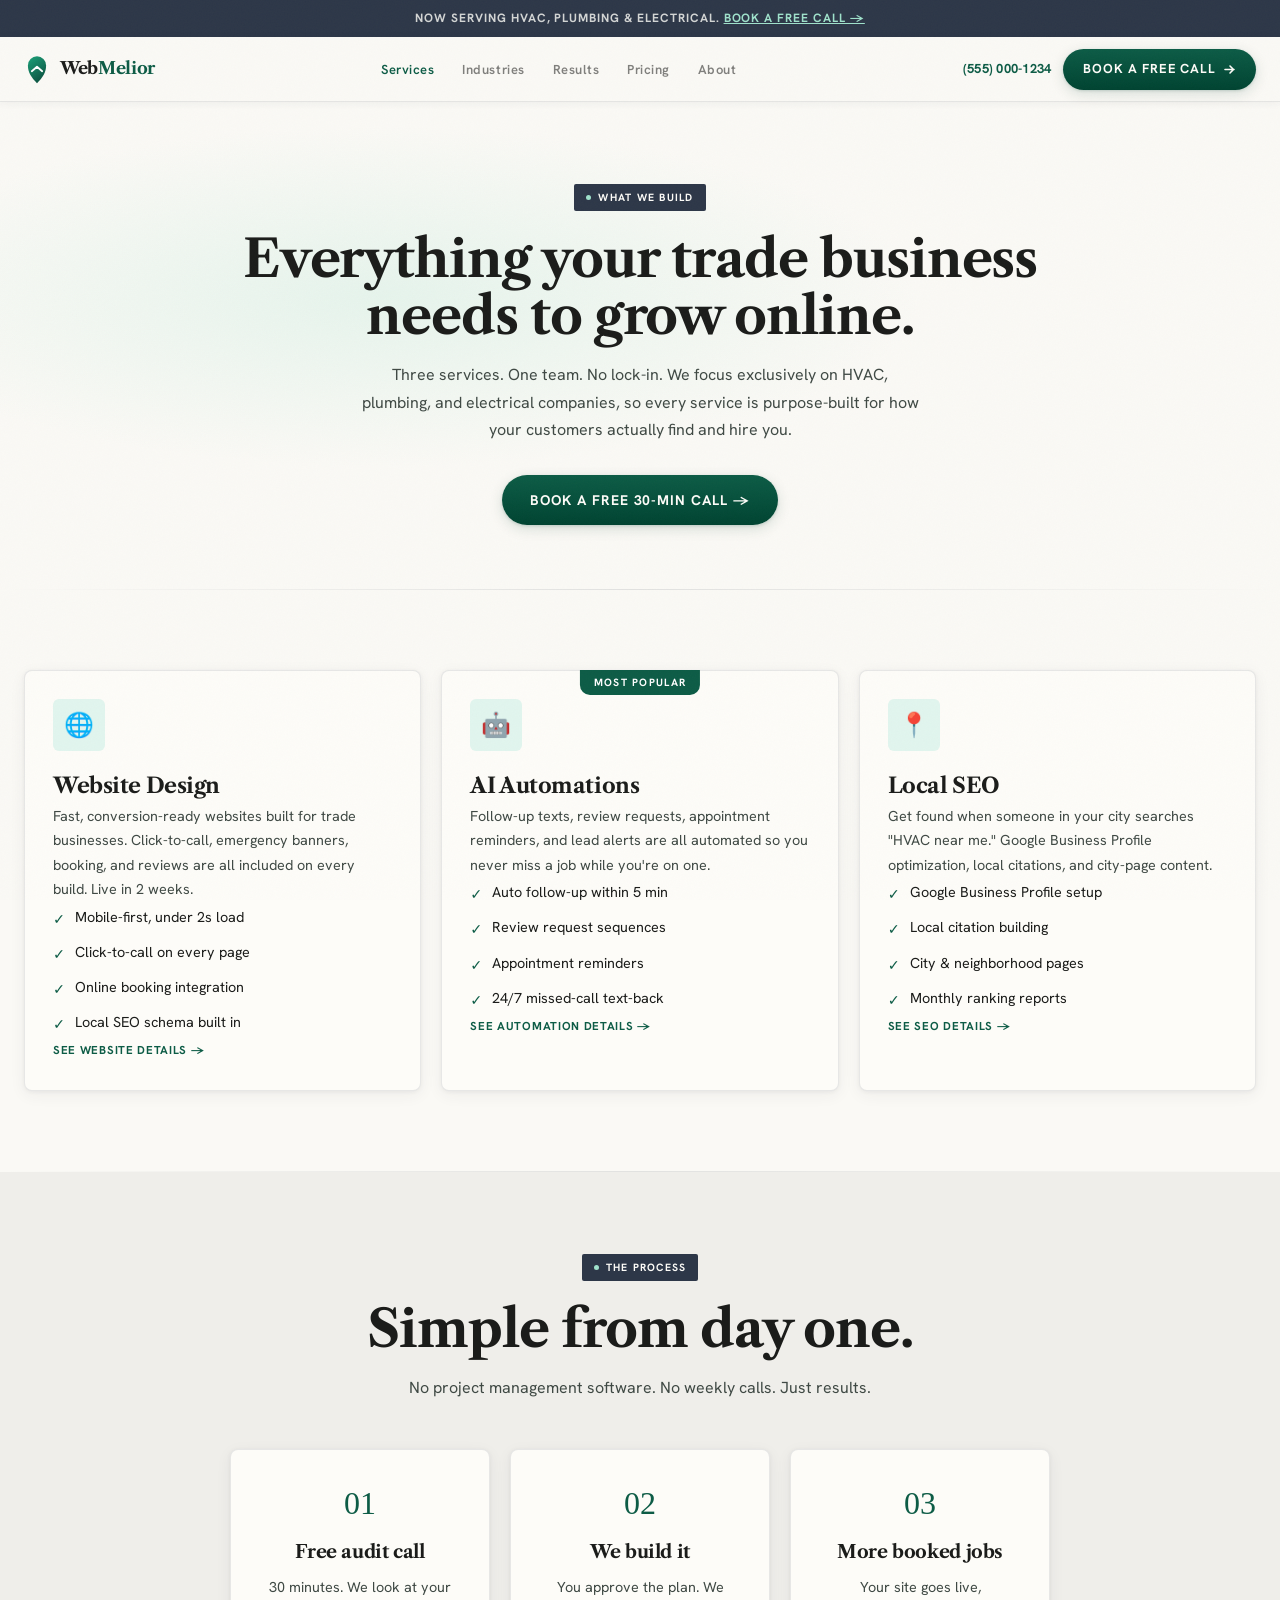
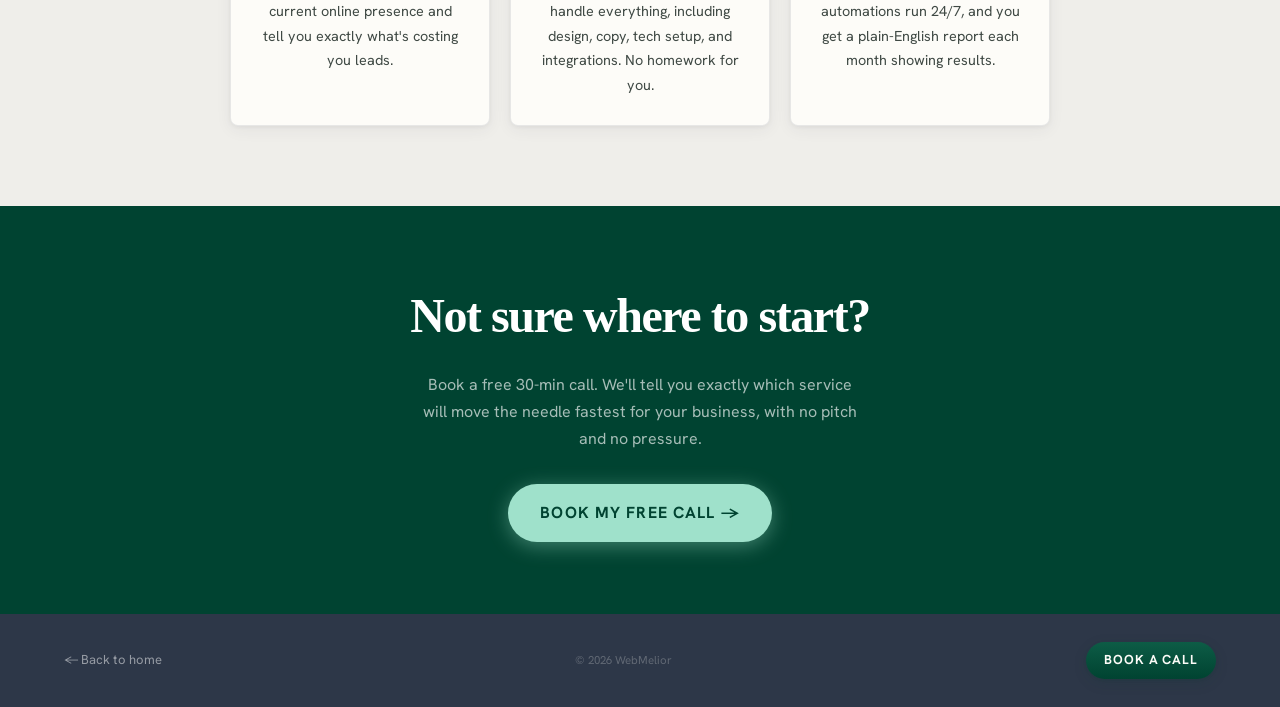
==== clients/home-services-demo/site/services/index.html @ 9dd5827a "feat: apply Industrial Premium design system across all pages" ====
﻿<!DOCTYPE html>
<html lang="en">
<head>
  <meta charset="UTF-8"/>
  <meta name="viewport" content="width=device-width,initial-scale=1"/>
  <title>Services | WebMelior | Websites, AI Automations &amp; Local SEO</title>
  <meta name="description" content="WebMelior builds websites, AI automations, and local SEO for HVAC, plumbing, and electrical companies. See every service we offer."/>
  <link rel="preconnect" href="https://fonts.googleapis.com"/>
  <link rel="preconnect" href="https://fonts.gstatic.com" crossorigin/>
  <link href="https://fonts.googleapis.com/css2?family=Libre+Caslon+Text:ital,wght@0,400;0,700;1,400&family=Hanken+Grotesk:wght@400;500;600;700&display=swap" rel="stylesheet"/>
  <link rel="stylesheet" href="../shared.css"/>
</head>
<body class="grain">

  <div class="announce-bar">Now serving HVAC, Plumbing &amp; Electrical. <a data-cal-link="webmelior-zhfjhv/book-a-free-call" data-cal-namespace="book-a-free-call" data-cal-config='{"layout":"month_view","useSlotsViewOnSmallScreen":"true"}' href="#">Book a free call →</a></div>

  <nav class="site-nav" aria-label="Main navigation">
    <div class="nav-inner">
      <a href="../index.html" class="nav-logo" aria-label="WebMelior home">
        <svg xmlns="http://www.w3.org/2000/svg" viewBox="0 0 80 98" width="26" height="32" aria-hidden="true"><defs><linearGradient id="wm" x1="0.25" y1="0" x2="0.75" y2="1"><stop offset="0%" stop-color="#1A9A74"/><stop offset="100%" stop-color="#0A4D3C"/></linearGradient></defs><path d="M 40,93 C 22,74 12,59 12,38 A 28,28 0 0 1 68,38 C 68,59 58,74 40,93 Z" fill="url(#wm)"/><polyline points="24,56 40,42 56,56" fill="none" stroke="#fff" stroke-width="5.5" stroke-linecap="round" stroke-linejoin="round"/></svg>
        <span class="nav-logo-text">Web<span>Melior</span></span>
      </a>
      <ul class="nav-links" role="list">
        <li><a href="index.html" style="color:var(--green-mid);">Services</a></li>
        <li><a href="../industries/hvac.html">Industries</a></li>
        <li><a href="../case-studies.html">Results</a></li>
        <li><a href="../pricing.html">Pricing</a></li>
        <li><a href="../about.html">About</a></li>
      </ul>
      <div class="nav-right">
        <a href="tel:+15550001234" class="nav-phone">(555) 000-1234</a>
        <a data-cal-link="webmelior-zhfjhv/book-a-free-call" data-cal-namespace="book-a-free-call" data-cal-config='{"layout":"month_view","useSlotsViewOnSmallScreen":"true"}' href="#" class="btn btn-primary">Book a Free Call <svg width="13" height="13" viewBox="0 0 13 13" fill="none" aria-hidden="true"><path d="M2 6.5h9M7 3L10.5 6.5 7 10" stroke="currentColor" stroke-width="1.6" stroke-linecap="round" stroke-linejoin="round"/></svg></a>
        <button class="hamburger" id="hamburger" aria-label="Open menu" aria-expanded="false"><span></span><span></span><span></span></button>
      </div>
    </div>
    <div class="mobile-menu" id="mobileMenu">
      <a href="index.html">Services</a>
      <a href="../industries/hvac.html">Industries</a>
      <a href="../case-studies.html">Results</a>
      <a href="../pricing.html">Pricing</a>
      <a href="../about.html">About</a>
      <a data-cal-link="webmelior-zhfjhv/book-a-free-call" data-cal-namespace="book-a-free-call" data-cal-config='{"layout":"month_view","useSlotsViewOnSmallScreen":"true"}' href="#" class="btn btn-primary">Book a Free Call</a>
    </div>
  </nav>

  <!-- HERO -->
  <section style="padding:80px 24px 64px;position:relative;overflow:hidden;">
    <div aria-hidden="true" style="position:absolute;inset:0;pointer-events:none;background:radial-gradient(ellipse 60% 50% at 30% 40%,rgba(159,225,203,0.22) 0%,transparent 70%);"></div>
    <div class="container-sm text-center reveal" style="position:relative;">
      <div class="section-badge" style="justify-content:center;"><span class="dot"></span>What we build</div>
      <h1 class="section-title">Everything your trade business needs to grow online.</h1>
      <p class="section-sub" style="margin:0 auto 32px;">Three services. One team. No lock-in. We focus exclusively on HVAC, plumbing, and electrical companies, so every service is purpose-built for how your customers actually find and hire you.</p>
      <a data-cal-link="webmelior-zhfjhv/book-a-free-call" data-cal-namespace="book-a-free-call" data-cal-config='{"layout":"month_view","useSlotsViewOnSmallScreen":"true"}' href="#" class="btn btn-primary btn-lg">Book a free 30-min call →</a>
    </div>
  </section>

  <div class="divider"></div>

  <!-- SERVICE CARDS -->
  <section class="section">
    <div class="container">
      <div class="grid-3 reveal">

        <a href="websites.html" style="text-decoration:none;color:inherit;" class="card" style="display:flex;flex-direction:column;gap:16px;">
          <div class="card-icon" style="width:52px;height:52px;font-size:24px;">🌐</div>
          <h2 style="font-size:1.35rem;letter-spacing:-0.02em;margin-bottom:0;">Website Design</h2>
          <p>Fast, conversion-ready websites built for trade businesses. Click-to-call, emergency banners, booking, and reviews are all included on every build. Live in 2 weeks.</p>
          <ul class="check-list" style="margin-top:4px;">
            <li><span class="check">✓</span>Mobile-first, under 2s load</li>
            <li><span class="check">✓</span>Click-to-call on every page</li>
            <li><span class="check">✓</span>Online booking integration</li>
            <li><span class="check">✓</span>Local SEO schema built in</li>
          </ul>
          <span class="card-link" style="margin-top:auto;">See website details →</span>
        </a>

        <a href="automation.html" style="text-decoration:none;color:inherit;" class="card" style="display:flex;flex-direction:column;gap:16px;border:2px solid var(--green-mid);">
          <div style="position:absolute;top:-1px;left:50%;transform:translateX(-50%);background:var(--green-mid);color:#fff;font-size:10.5px;font-weight:700;letter-spacing:0.12em;text-transform:uppercase;padding:4px 14px;border-radius:0 0 10px 10px;">Most popular</div>
          <div class="card-icon" style="width:52px;height:52px;font-size:24px;">🤖</div>
          <h2 style="font-size:1.35rem;letter-spacing:-0.02em;margin-bottom:0;">AI Automations</h2>
          <p>Follow-up texts, review requests, appointment reminders, and lead alerts are all automated so you never miss a job while you're on one.</p>
          <ul class="check-list" style="margin-top:4px;">
            <li><span class="check">✓</span>Auto follow-up within 5 min</li>
            <li><span class="check">✓</span>Review request sequences</li>
            <li><span class="check">✓</span>Appointment reminders</li>
            <li><span class="check">✓</span>24/7 missed-call text-back</li>
          </ul>
          <span class="card-link" style="margin-top:auto;">See automation details →</span>
        </a>

        <a href="seo.html" style="text-decoration:none;color:inherit;" class="card" style="display:flex;flex-direction:column;gap:16px;">
          <div class="card-icon" style="width:52px;height:52px;font-size:24px;">📍</div>
          <h2 style="font-size:1.35rem;letter-spacing:-0.02em;margin-bottom:0;">Local SEO</h2>
          <p>Get found when someone in your city searches "HVAC near me." Google Business Profile optimization, local citations, and city-page content.</p>
          <ul class="check-list" style="margin-top:4px;">
            <li><span class="check">✓</span>Google Business Profile setup</li>
            <li><span class="check">✓</span>Local citation building</li>
            <li><span class="check">✓</span>City & neighborhood pages</li>
            <li><span class="check">✓</span>Monthly ranking reports</li>
          </ul>
          <span class="card-link" style="margin-top:auto;">See SEO details →</span>
        </a>

      </div>
    </div>
  </section>

  <div class="divider"></div>

  <!-- HOW IT WORKS -->
  <section class="section" style="background:var(--cream-dark);">
    <div class="container-sm">
      <div class="text-center reveal" style="margin-bottom:48px;">
        <div class="section-badge" style="justify-content:center;"><span class="dot"></span>The process</div>
        <h2 class="section-title">Simple from day one.</h2>
        <p class="section-sub" style="margin:0 auto;">No project management software. No weekly calls. Just results.</p>
      </div>
      <div class="grid-3 reveal">
        <div class="card text-center">
          <div style="font-family:'DM Serif Display',serif;font-size:2rem;color:var(--green-mid);margin-bottom:8px;">01</div>
          <h3>Free audit call</h3>
          <p>30 minutes. We look at your current online presence and tell you exactly what's costing you leads.</p>
        </div>
        <div class="card text-center">
          <div style="font-family:'DM Serif Display',serif;font-size:2rem;color:var(--green-mid);margin-bottom:8px;">02</div>
          <h3>We build it</h3>
          <p>You approve the plan. We handle everything, including design, copy, tech setup, and integrations. No homework for you.</p>
        </div>
        <div class="card text-center">
          <div style="font-family:'DM Serif Display',serif;font-size:2rem;color:var(--green-mid);margin-bottom:8px;">03</div>
          <h3>More booked jobs</h3>
          <p>Your site goes live, automations run 24/7, and you get a plain-English report each month showing results.</p>
        </div>
      </div>
    </div>
  </section>

  <!-- CTA -->
  <section style="background:var(--green-dark);padding:72px 24px;text-align:center;">
    <div class="container-sm">
      <h2 style="font-family:'DM Serif Display',serif;font-size:clamp(2rem,4vw,3rem);color:#fff;letter-spacing:-0.03em;margin-bottom:16px;">Not sure where to start?</h2>
      <p style="font-size:1rem;color:rgba(255,255,255,0.65);max-width:440px;margin:0 auto 32px;line-height:1.7;">Book a free 30-min call. We'll tell you exactly which service will move the needle fastest for your business, with no pitch and no pressure.</p>
      <a data-cal-link="webmelior-zhfjhv/book-a-free-call" data-cal-namespace="book-a-free-call" data-cal-config='{"layout":"month_view","useSlotsViewOnSmallScreen":"true"}' href="#" class="btn" style="background:var(--accent);color:var(--green-dark);font-size:16px;font-weight:700;padding:16px 32px;border-radius:100px;box-shadow:0 4px 20px rgba(159,225,203,0.4);">Book my free call →</a>
    </div>
  </section>

  <footer class="site-footer">
    <div class="footer-bottom" style="max-width:1200px;margin:0 auto;border-top:none;padding:28px 24px;">
      <a href="../index.html" style="color:rgba(255,255,255,.5);text-decoration:none;font-size:13px;">← Back to home</a>
      <span>&copy; 2026 WebMelior</span>
      <a data-cal-link="webmelior-zhfjhv/book-a-free-call" data-cal-namespace="book-a-free-call" data-cal-config='{"layout":"month_view","useSlotsViewOnSmallScreen":"true"}' href="#" class="btn btn-primary" style="font-size:13px;padding:8px 18px;">Book a call</a>
    </div>
  </footer>

  <div class="mobile-cta-bar">
    <a href="tel:+15550001234" class="btn btn-primary" style="flex:1;justify-content:center;">Tap to call</a>
    <a data-cal-link="webmelior-zhfjhv/book-a-free-call" data-cal-namespace="book-a-free-call" data-cal-config='{"layout":"month_view","useSlotsViewOnSmallScreen":"true"}' href="#" class="btn btn-outline" style="flex:1;justify-content:center;">Book a call</a>
  </div>

  <script>
    const ham = document.getElementById('hamburger');
    const menu = document.getElementById('mobileMenu');
    ham.addEventListener('click', () => { const o = menu.classList.toggle('open'); ham.setAttribute('aria-expanded', String(o)); });
    const obs = new IntersectionObserver(e => e.forEach(x => { if(x.isIntersecting){x.target.classList.add('revealed');obs.unobserve(x.target);} }), {threshold:.08});
    document.querySelectorAll('.reveal').forEach(el => obs.observe(el));
  </script>
<script type="text/javascript">
  (function (C, A, L) { let p = function (a, ar) { a.q.push(ar); }; let d = C.document; C.Cal = C.Cal || function () { let cal = C.Cal; let ar = arguments; if (!cal.loaded) { cal.ns = {}; cal.q = cal.q || []; d.head.appendChild(d.createElement("script")).src = A; cal.loaded = true; } if (ar[0] === L) { const api = function () { p(api, arguments); }; const namespace = ar[1]; api.q = api.q || []; if(typeof namespace === "string"){cal.ns[namespace] = cal.ns[namespace] || api;p(cal.ns[namespace], ar);p(cal, ["initNamespace", namespace]);} else p(cal, ar); return;} p(cal, ar); }; })(window, "https://app.cal.com/embed/embed.js", "init");
  Cal("init", "book-a-free-call", {origin:"https://app.cal.com"});
  Cal.config = Cal.config || {};
  Cal.config.forwardQueryParams = true;
  Cal.ns["book-a-free-call"]("ui", {"hideEventTypeDetails":false,"layout":"month_view","styles":{"branding":{"brandColor":"#0F6E56"}}});
</script>
</body>
</html>
---- clients/home-services-demo/site/shared.css ----
/* WebMelior — Industrial Premium Design System v2
   Authoritative · Growth-Oriented · Diligent
   ---------------------------------------------------- */

:root {
  /* ── Core Industrial Premium Palette ── */
  --primary:           #004331;    /* Deep Forest — deepest anchor green */
  --primary-mid:       #0D5C46;    /* Emerald Growth — main brand green */
  --primary-light:     #1A9A74;    /* lighter for SVG gradients */
  --on-primary:        #FDFCF8;    /* Warm Parchment on dark surfaces */

  --service-slate:     #2D3748;    /* secondary · text anchor · borders */
  --cta-gold:          #D4AF37;    /* high-conversion CTA touchpoints */

  --surface:           #FDFCF8;    /* Warm Parchment — card backgrounds */
  --surface-bg:        #faf9f5;    /* page canvas */
  --surface-container: #efeeea;    /* section fills, input wells */
  --surface-high:      #e9e8e4;    /* dividers, strong borders */

  --text-dark:         #1b1c1a;    /* on-surface — primary text */
  --text-mid:          #3f4944;    /* on-surface-variant — secondary text */
  --text-subtle:       #6f7974;    /* tertiary / caption text */

  --success-mint:      #9FE1CB;    /* accent */
  --mint-light:        #E1F5EE;    /* accent tint — backgrounds */

  /* ── Legacy aliases (keeps all existing inline styles working) ── */
  --green-dark:        var(--primary);
  --green-mid:         var(--primary-mid);
  --green-light:       var(--primary-light);
  --cream:             var(--surface-bg);
  --cream-dark:        var(--surface-container);
  --white:             var(--surface);
  --accent:            var(--success-mint);
  --accent-light:      var(--mint-light);

  /* ── Border radii — industrial precision ── */
  --radius-sm:  2px;    /* chips, badges */
  --radius:     4px;    /* inputs, default components */
  --radius-md:  6px;    /* medium elements */
  --radius-lg:  8px;    /* cards, overlays */
  --radius-xl:  12px;   /* large containers */

  /* ── Shadows — soft ambient, slate-based (5-8% alpha) ── */
  --shadow-card: 0 1px 4px rgba(45,55,72,0.06), 0 4px 16px rgba(45,55,72,0.06);
  --shadow-btn:  0 1px 3px rgba(0,67,49,0.16), 0 4px 14px rgba(0,67,49,0.14);
  --shadow-lg:   0 4px 24px rgba(45,55,72,0.08), 0 16px 48px rgba(45,55,72,0.06);
}

*, *::before, *::after { box-sizing: border-box; margin: 0; padding: 0; }

html { scroll-behavior: smooth; }

body {
  font-family: 'Hanken Grotesk', system-ui, -apple-system, sans-serif;
  background: var(--surface-bg);
  color: var(--text-dark);
  -webkit-font-smoothing: antialiased;
  overflow-x: hidden;
  font-size: 16px;
  line-height: 1.6;
}

h1, h2, h3, h4 {
  font-family: 'Libre Caslon Text', Georgia, serif;
  letter-spacing: -0.02em;
}

/* Grain texture */
.grain::after {
  content: '';
  position: fixed; inset: 0;
  pointer-events: none; z-index: 998; opacity: 0.025;
  background-image: url("data:image/svg+xml,%3Csvg xmlns='http://www.w3.org/2000/svg' width='400' height='400'%3E%3Cfilter id='n'%3E%3CfeTurbulence type='fractalNoise' baseFrequency='0.72' numOctaves='4' stitchTiles='stitch'/%3E%3C/filter%3E%3Crect width='400' height='400' filter='url(%23n)'/%3E%3C/svg%3E");
  background-repeat: repeat;
}

/* ── Announcement bar ── */
.announce-bar {
  background: var(--service-slate);
  color: rgba(253,252,248,0.80);
  text-align: center;
  font-size: 12px;
  font-weight: 700;
  padding: 9px 16px;
  letter-spacing: 0.08em;
  text-transform: uppercase;
}
.announce-bar a { color: var(--success-mint); text-decoration: underline; }

/* ── Sticky nav ── */
.site-nav {
  position: sticky; top: 0; z-index: 100;
  background: rgba(250,249,245,0.96);
  backdrop-filter: blur(16px);
  -webkit-backdrop-filter: blur(16px);
  border-bottom: 1px solid rgba(45,55,72,0.10);
  box-shadow: 0 1px 8px rgba(45,55,72,0.06);
}
.nav-inner {
  max-width: 1280px; margin: 0 auto;
  padding: 0 24px;
  height: 64px;
  display: flex; align-items: center; justify-content: space-between; gap: 20px;
}
.nav-logo { display: flex; align-items: center; gap: 10px; text-decoration: none; }
.nav-logo-text { font-size: 17px; font-weight: 700; letter-spacing: -0.02em; color: var(--text-dark); font-family: 'Libre Caslon Text', serif; }
.nav-logo-text span { color: var(--primary-mid); }
.nav-links { display: flex; align-items: center; gap: 28px; list-style: none; }
.nav-links a {
  font-size: 13px; font-weight: 600; color: rgba(27,28,26,0.55);
  text-decoration: none; letter-spacing: 0.04em;
  transition: color 0.18s ease;
}
.nav-links a:hover { color: var(--primary-mid); }
.nav-right { display: flex; align-items: center; gap: 12px; }
.nav-phone {
  display: flex; align-items: center;
  font-size: 13px; font-weight: 700; color: var(--primary-mid);
  text-decoration: none; letter-spacing: 0.02em;
}
.nav-phone:hover { color: var(--primary); }

/* ── Buttons ── */
.btn {
  display: inline-flex; align-items: center; gap: 7px;
  text-decoration: none; cursor: pointer; border: none;
  font-family: 'Hanken Grotesk', inherit;
  font-size: 13px; font-weight: 700;
  letter-spacing: 0.07em; text-transform: uppercase;
}
.btn-primary {
  background: linear-gradient(180deg, var(--primary-mid) 0%, var(--primary) 100%);
  color: var(--on-primary);
  padding: 10px 20px; border-radius: 100px;
  box-shadow: var(--shadow-btn);
  transition: background 0.22s ease, transform 0.18s ease;
}
.btn-primary:hover {
  background: linear-gradient(180deg, var(--primary) 0%, #002d22 100%);
  transform: translateY(-1px);
}
.btn-primary:focus-visible { outline: 2px solid var(--primary-mid); outline-offset: 3px; }
.btn-primary:active { transform: translateY(0); }

/* Gold — high-conversion "Book Now" variant */
.btn-gold {
  background: var(--cta-gold);
  color: var(--service-slate);
  padding: 10px 20px; border-radius: 100px;
  box-shadow: 0 2px 8px rgba(212,175,55,0.25), 0 6px 20px rgba(212,175,55,0.15);
  transition: background 0.22s ease, transform 0.18s ease;
}
.btn-gold:hover { background: #c9a52e; transform: translateY(-1px); }
.btn-gold:focus-visible { outline: 2px solid var(--cta-gold); outline-offset: 3px; }

.btn-outline {
  border: 1.5px solid rgba(13,92,70,0.30); color: var(--primary-mid);
  padding: 10px 20px; border-radius: 100px; background: transparent;
  transition: background 0.18s ease, border-color 0.18s ease, transform 0.18s ease;
}
.btn-outline:hover { background: var(--mint-light); border-color: var(--primary-mid); transform: translateY(-1px); }
.btn-outline:focus-visible { outline: 2px solid var(--primary-mid); outline-offset: 3px; }
.btn-lg { font-size: 14px; padding: 14px 28px; }
.btn svg { flex-shrink: 0; }

/* Hamburger */
.hamburger { display: none; flex-direction: column; gap: 5px; background: none; border: none; cursor: pointer; padding: 6px; }
.hamburger span { display: block; width: 22px; height: 1.5px; background: var(--text-dark); border-radius: 1px; }

/* ── Mobile menu ── */
.mobile-menu {
  display: none; flex-direction: column; gap: 12px;
  position: fixed; inset: 0; top: 64px; z-index: 99;
  background: var(--surface-bg);
  padding: 24px;
  border-top: 1px solid rgba(45,55,72,0.10);
}
.mobile-menu.open { display: flex; }
.mobile-menu a { font-size: 16px; font-weight: 500; color: var(--text-dark); text-decoration: none; padding: 8px 0; border-bottom: 1px solid var(--surface-container); }
.mobile-menu .btn-primary { margin-top: 8px; justify-content: center; padding: 14px 24px; }

/* Mobile tap-to-call bar */
.mobile-cta-bar {
  display: none;
  position: fixed; bottom: 0; inset-x: 0; z-index: 200;
  padding: 12px 16px 20px;
  background: var(--surface);
  border-top: 1px solid var(--surface-high);
  box-shadow: 0 -4px 20px rgba(45,55,72,0.08);
  gap: 10px;
}

/* ── Sections ── */
.section { padding: 80px 24px; }
.section-sm { padding: 56px 24px; }
.container { max-width: 1280px; margin: 0 auto; }
.container-sm { max-width: 820px; margin: 0 auto; }

/* Industrial chip-style badges */
.section-badge {
  display: inline-flex; align-items: center; gap: 7px;
  background: var(--service-slate); color: var(--on-primary);
  font-size: 10.5px; font-weight: 700; letter-spacing: 0.12em; text-transform: uppercase;
  padding: 5px 12px; border-radius: var(--radius-sm); margin-bottom: 20px;
}
.section-badge .dot { width: 5px; height: 5px; border-radius: 50%; background: var(--success-mint); }
.section-title { font-size: clamp(2rem, 4.5vw, 3.25rem); letter-spacing: -0.02em; color: var(--text-dark); line-height: 1.1; margin-bottom: 16px; }
.section-sub { font-size: 1rem; line-height: 1.7; color: var(--text-mid); max-width: 560px; }
.text-center { text-align: center; }
.text-center .section-sub { margin: 0 auto; }

/* ── Cards — tonal layering, 1px border ── */
.card {
  background: var(--surface);
  border-radius: var(--radius-lg);
  border: 1px solid rgba(45,55,72,0.10);
  box-shadow: var(--shadow-card);
  padding: 28px;
  position: relative;
  transition: transform 0.22s ease, box-shadow 0.22s ease;
}
.card:hover { transform: translateY(-4px); box-shadow: var(--shadow-lg); }
.card-icon {
  width: 44px; height: 44px; border-radius: var(--radius-md);
  background: var(--mint-light);
  display: flex; align-items: center; justify-content: center;
  margin-bottom: 18px;
  transition: background 0.18s ease;
}
.card:hover .card-icon { background: rgba(13,92,70,0.10); }
.card h3 { font-size: 1.15rem; letter-spacing: -0.02em; margin-bottom: 8px; }
.card p { font-size: 0.9rem; line-height: 1.7; color: var(--text-mid); }
.card-link {
  display: inline-flex; align-items: center; gap: 5px;
  font-size: 11.5px; font-weight: 700; color: var(--primary-mid);
  text-decoration: none; margin-top: 16px;
  letter-spacing: 0.06em; text-transform: uppercase;
  transition: gap 0.18s ease, color 0.18s ease;
}
.card-link:hover { gap: 9px; color: var(--primary); }

/* ── Grid layouts ── */
.grid-3 { display: grid; grid-template-columns: repeat(3,1fr); gap: 20px; }
.grid-4 { display: grid; grid-template-columns: repeat(4,1fr); gap: 20px; }
.grid-2 { display: grid; grid-template-columns: repeat(2,1fr); gap: 20px; }

/* ── Check list ── */
.check-list { list-style: none; display: flex; flex-direction: column; gap: 10px; }
.check-list li { display: flex; align-items: flex-start; gap: 10px; font-size: 0.9rem; line-height: 1.6; }
.check-list .check { flex-shrink: 0; color: var(--primary-mid); margin-top: 2px; font-weight: 700; }

/* ── Stats bar ── */
.stats-bar { display: grid; grid-template-columns: repeat(4,1fr); }
.stat-cell { padding: 28px 20px; text-align: center; background: var(--surface-container); border-right: 1px solid rgba(45,55,72,0.08); }
.stat-cell:last-child { border-right: none; }
.stat-num { font-family: 'Libre Caslon Text', Georgia, serif; font-size: 2.2rem; font-weight: 700; letter-spacing: -0.03em; color: var(--primary-mid); margin-bottom: 4px; }
.stat-label { font-size: 10.5px; font-weight: 700; letter-spacing: 0.10em; text-transform: uppercase; color: var(--text-subtle); }

/* ── Testimonial ── */
.testi-card { background: var(--surface); border-radius: var(--radius-lg); border: 1px solid rgba(45,55,72,0.09); box-shadow: var(--shadow-card); padding: 24px; }
.testi-quote { font-size: 3rem; line-height: 0.8; color: var(--mint-light); margin-bottom: 8px; font-family: 'Libre Caslon Text', serif; }
.stars { display: flex; gap: 2px; margin-bottom: 12px; color: var(--cta-gold); }
.testi-text { font-size: 0.875rem; line-height: 1.7; color: var(--text-mid); margin-bottom: 18px; }
.testi-author { display: flex; align-items: center; gap: 12px; }
.testi-avatar { width: 38px; height: 38px; border-radius: 50%; background: var(--mint-light); display: flex; align-items: center; justify-content: center; font-size: 12px; font-weight: 700; color: var(--primary-mid); flex-shrink: 0; }
.testi-name { font-size: 13px; font-weight: 700; color: var(--text-dark); }
.testi-biz { font-size: 10.5px; font-weight: 700; letter-spacing: 0.08em; text-transform: uppercase; color: var(--text-subtle); }

/* ── Pricing ── */
.pricing-grid { display: grid; grid-template-columns: repeat(3,1fr); gap: 20px; align-items: start; }
.pricing-card { background: var(--surface); border-radius: var(--radius-lg); border: 1px solid rgba(45,55,72,0.10); box-shadow: var(--shadow-card); padding: 28px; }
.pricing-featured { background: linear-gradient(150deg, var(--primary-mid) 0%, var(--primary) 100%); color: #fff; border-color: transparent; box-shadow: var(--shadow-lg); }
.price-tier { font-size: 10.5px; font-weight: 700; letter-spacing: 0.14em; text-transform: uppercase; opacity: 0.55; margin-bottom: 10px; }
.price-amount { font-family: 'Libre Caslon Text', serif; font-size: 2.4rem; font-weight: 700; letter-spacing: -0.03em; margin-bottom: 2px; }
.price-period { font-size: 1.1rem; opacity: 0.6; }
.price-desc { font-size: 0.775rem; opacity: 0.55; margin-bottom: 22px; }
.price-features { list-style: none; display: flex; flex-direction: column; gap: 11px; margin-bottom: 28px; font-size: 0.85rem; }
.price-features li { display: flex; align-items: flex-start; gap: 9px; }
.price-features .x { opacity: 0.28; }

/* ── FAQ Accordion ── */
.faq-item { border-bottom: 1px solid var(--surface-container); }
.faq-q {
  display: flex; align-items: center; justify-content: space-between;
  width: 100%; background: none; border: none; cursor: pointer; font-family: inherit;
  font-size: 15px; font-weight: 600; color: var(--text-dark);
  padding: 18px 0; text-align: left; gap: 12px;
}
.faq-q svg { flex-shrink: 0; transition: transform 0.22s ease; color: var(--primary-mid); }
.faq-item.open .faq-q svg { transform: rotate(45deg); }
.faq-a { font-size: 14.5px; line-height: 1.7; color: var(--text-mid); padding-bottom: 18px; display: none; }
.faq-item.open .faq-a { display: block; }

/* ── Automation flow ── */
.auto-flow { display: flex; align-items: center; gap: 0; overflow-x: auto; padding: 12px 0; }
.flow-step { display: flex; flex-direction: column; align-items: center; text-align: center; gap: 8px; flex: 1; min-width: 100px; }
.flow-icon { width: 48px; height: 48px; border-radius: 50%; background: var(--mint-light); display: flex; align-items: center; justify-content: center; }
.flow-label { font-size: 10.5px; font-weight: 700; letter-spacing: 0.06em; text-transform: uppercase; color: var(--text-dark); line-height: 1.4; }
.flow-arrow { color: var(--success-mint); flex-shrink: 0; padding: 0 4px; }

/* ── Feature highlights grid ── */
.feature-item { display: flex; flex-direction: column; gap: 6px; padding: 18px; background: var(--surface); border-radius: var(--radius-md); border: 1px solid rgba(45,55,72,0.08); box-shadow: 0 1px 4px rgba(45,55,72,0.05); }
.feature-icon { font-size: 22px; }
.feature-label { font-size: 12px; font-weight: 700; letter-spacing: 0.06em; text-transform: uppercase; color: var(--text-dark); line-height: 1.4; }

/* ── Footer ── */
.site-footer { background: var(--service-slate); color: rgba(253,252,248,0.60); }
.footer-inner { max-width: 1280px; margin: 0 auto; padding: 64px 24px 40px; display: grid; grid-template-columns: 2fr 1fr 1fr 1fr 1fr; gap: 40px; }
.footer-brand p { font-size: 0.85rem; line-height: 1.7; max-width: 260px; margin-top: 14px; color: rgba(253,252,248,0.38); }
.footer-col h4 { font-family: 'Hanken Grotesk', sans-serif; font-size: 10.5px; font-weight: 700; letter-spacing: 0.14em; text-transform: uppercase; color: rgba(253,252,248,0.30); margin-bottom: 16px; }
.footer-col ul { list-style: none; display: flex; flex-direction: column; gap: 10px; }
.footer-col a { font-size: 0.85rem; color: rgba(253,252,248,0.60); text-decoration: none; transition: color 0.18s; }
.footer-col a:hover { color: #fff; }
.footer-bottom { max-width: 1280px; margin: 0 auto; padding: 20px 24px; border-top: 1px solid rgba(253,252,248,0.08); display: flex; justify-content: space-between; align-items: center; font-size: 11.5px; color: rgba(253,252,248,0.25); flex-wrap: wrap; gap: 8px; }

/* ── Floating elements ── */
.chat-widget { position: fixed; bottom: 88px; right: 24px; z-index: 200; }
.chat-btn {
  width: 54px; height: 54px; border-radius: 50%;
  background: linear-gradient(180deg, var(--primary-mid) 0%, var(--primary) 100%);
  color: #fff;
  box-shadow: var(--shadow-btn); border: none; cursor: pointer;
  display: flex; align-items: center; justify-content: center;
  transition: transform 0.22s ease;
}
.chat-btn:hover { transform: scale(1.08); }
.chat-bubble {
  position: absolute; bottom: 64px; right: 0;
  background: var(--surface); border-radius: var(--radius-lg);
  border: 1px solid rgba(45,55,72,0.10); box-shadow: var(--shadow-lg);
  padding: 16px 20px; width: 240px; font-size: 13.5px; line-height: 1.5;
  display: none;
}
.chat-bubble.open { display: block; }
.chat-bubble strong { color: var(--text-dark); }
.chat-bubble a { display: block; margin-top: 10px; }
.scroll-cta {
  position: fixed; bottom: 24px; left: 50%; transform: translateX(-50%) translateY(120px);
  z-index: 199;
  background: linear-gradient(180deg, var(--primary-mid) 0%, var(--primary) 100%);
  color: var(--on-primary);
  padding: 12px 24px; border-radius: 100px;
  font-size: 12px; font-weight: 700; letter-spacing: 0.07em; text-transform: uppercase;
  box-shadow: var(--shadow-btn); text-decoration: none; white-space: nowrap;
  transition: transform 0.36s cubic-bezier(0.34,1.56,0.64,1), background 0.18s;
}
.scroll-cta.visible { transform: translateX(-50%) translateY(0); }
.scroll-cta:hover { background: linear-gradient(180deg, var(--primary) 0%, #002d22 100%); }

/* ── Exit popup ── */
.exit-popup-overlay {
  display: none; position: fixed; inset: 0; z-index: 500;
  background: rgba(27,28,26,0.50); backdrop-filter: blur(4px);
  align-items: center; justify-content: center; padding: 20px;
}
.exit-popup-overlay.open { display: flex; }
.exit-popup {
  background: var(--surface); border-radius: var(--radius-lg);
  border: 1px solid rgba(45,55,72,0.10);
  padding: 40px 36px; max-width: 460px; width: 100%; text-align: center;
  box-shadow: 0 20px 60px rgba(27,28,26,0.18);
}
.exit-popup h3 { font-size: 1.5rem; letter-spacing: -0.02em; margin-bottom: 8px; }
.exit-popup p { font-size: 14.5px; color: var(--text-mid); margin-bottom: 20px; line-height: 1.6; }
.exit-popup input {
  width: 100%; padding: 10px 0;
  border: none; border-bottom: 1.5px solid rgba(45,55,72,0.22);
  border-radius: 0; font-size: 15px;
  background: transparent; color: var(--text-dark); font-family: inherit;
  margin-bottom: 16px;
  transition: border-color 0.18s ease;
}
.exit-popup input:focus { outline: none; border-bottom-color: var(--primary-mid); border-bottom-width: 2px; }
.exit-popup .close-popup { position: absolute; top: 16px; right: 20px; background: none; border: none; font-size: 22px; cursor: pointer; color: var(--text-mid); }
.exit-popup-inner { position: relative; }

/* ── Contact layout ── */
.contact-grid { display: grid; grid-template-columns: 1fr 340px; gap: 40px; align-items: start; }
.contact-sidebar { background: var(--surface); border-radius: var(--radius-lg); border: 1px solid rgba(45,55,72,0.10); box-shadow: var(--shadow-card); padding: 28px; display: flex; flex-direction: column; gap: 20px; }
.sidebar-item { display: flex; align-items: flex-start; gap: 14px; }
.sidebar-item svg { flex-shrink: 0; margin-top: 2px; color: var(--primary-mid); }
.sidebar-item p { font-size: 14px; line-height: 1.5; color: var(--text-mid); }
.sidebar-item a { color: var(--primary-mid); font-weight: 600; text-decoration: none; }

/* ── Form elements — bottom-border industrial style ── */
.form-grid { display: grid; grid-template-columns: 1fr 1fr; gap: 20px 28px; }
.form-group { display: flex; flex-direction: column; gap: 6px; }
.form-group.full { grid-column: 1 / -1; }
label {
  font-size: 10.5px; font-weight: 700; letter-spacing: 0.10em;
  text-transform: uppercase; color: var(--text-subtle);
}
input, select, textarea {
  background: transparent;
  border: none;
  border-bottom: 1.5px solid rgba(45,55,72,0.20);
  border-radius: 0;
  padding: 10px 0;
  font-size: 15px; color: var(--text-dark);
  font-family: 'Hanken Grotesk', inherit;
  min-height: 44px;
  transition: border-color 0.18s ease;
}
input:focus, select:focus, textarea:focus {
  outline: none;
  border-bottom-color: var(--primary-mid);
  border-bottom-width: 2px;
}
input:hover, select:hover, textarea:hover { border-bottom-color: rgba(45,55,72,0.35); }
textarea { resize: vertical; min-height: 96px; }
select { appearance: none; cursor: pointer; }
.form-submit { width: 100%; justify-content: center; min-height: 48px; font-size: 13.5px; padding: 14px; }

/* ── Industry cards ── */
.industry-card {
  background: var(--surface); border-radius: var(--radius-lg);
  border: 1px solid rgba(45,55,72,0.10); box-shadow: var(--shadow-card);
  padding: 32px 28px; text-decoration: none; color: var(--text-dark);
  display: flex; flex-direction: column; gap: 12px;
  transition: transform 0.22s ease, box-shadow 0.22s ease, border-color 0.22s ease;
}
.industry-card:hover { transform: translateY(-4px); box-shadow: var(--shadow-lg); border-color: var(--primary-mid); }
.industry-card .icon { font-size: 2.2rem; }
.industry-card h3 { font-size: 1.2rem; letter-spacing: -0.02em; }
.industry-card p { font-size: 0.875rem; line-height: 1.7; color: var(--text-mid); }
.industry-card .arrow { color: var(--primary-mid); font-size: 11px; font-weight: 700; letter-spacing: 0.07em; text-transform: uppercase; margin-top: auto; display: flex; align-items: center; gap: 5px; }

/* ── Section divider ── */
.divider { height: 1px; background: linear-gradient(90deg, transparent, rgba(45,55,72,0.12), transparent); margin: 0; }

/* ── Reveal animations ── */
.reveal { opacity: 0; transform: translateY(20px); }
.revealed { opacity: 1; transform: translateY(0); transition: opacity 0.52s cubic-bezier(0.19,1,0.22,1), transform 0.52s cubic-bezier(0.19,1,0.22,1); }
@media (prefers-reduced-motion: reduce) {
  .reveal { opacity: 1; transform: none; }
  *, *::before, *::after { transition-duration: 0.01ms !important; }
}

/* ── Responsive ── */
@media (max-width: 1024px) {
  .footer-inner { grid-template-columns: 1fr 1fr 1fr; }
  .footer-brand { grid-column: 1 / -1; }
  .contact-grid { grid-template-columns: 1fr; }
  .contact-sidebar { order: -1; }
}
@media (max-width: 768px) {
  .grid-3, .grid-4, .pricing-grid { grid-template-columns: 1fr; }
  .grid-2 { grid-template-columns: 1fr; }
  .stats-bar { grid-template-columns: repeat(2,1fr); }
  .stat-cell:nth-child(2n) { border-right: none; }
  .stat-cell { border-bottom: 1px solid rgba(45,55,72,0.08); }
  .nav-links { display: none; }
  .nav-phone { display: none; }
  .hamburger { display: flex; }
  .mobile-cta-bar { display: flex; }
  .chat-widget { bottom: 80px; }
  .footer-inner { grid-template-columns: 1fr 1fr; gap: 28px; }
  .form-grid { grid-template-columns: 1fr; }
  .section { padding: 60px 20px; }
}
@media (max-width: 480px) {
  .footer-inner { grid-template-columns: 1fr; }
  .stats-bar { grid-template-columns: repeat(2,1fr); }
  .section-title { font-size: 2rem; }
}
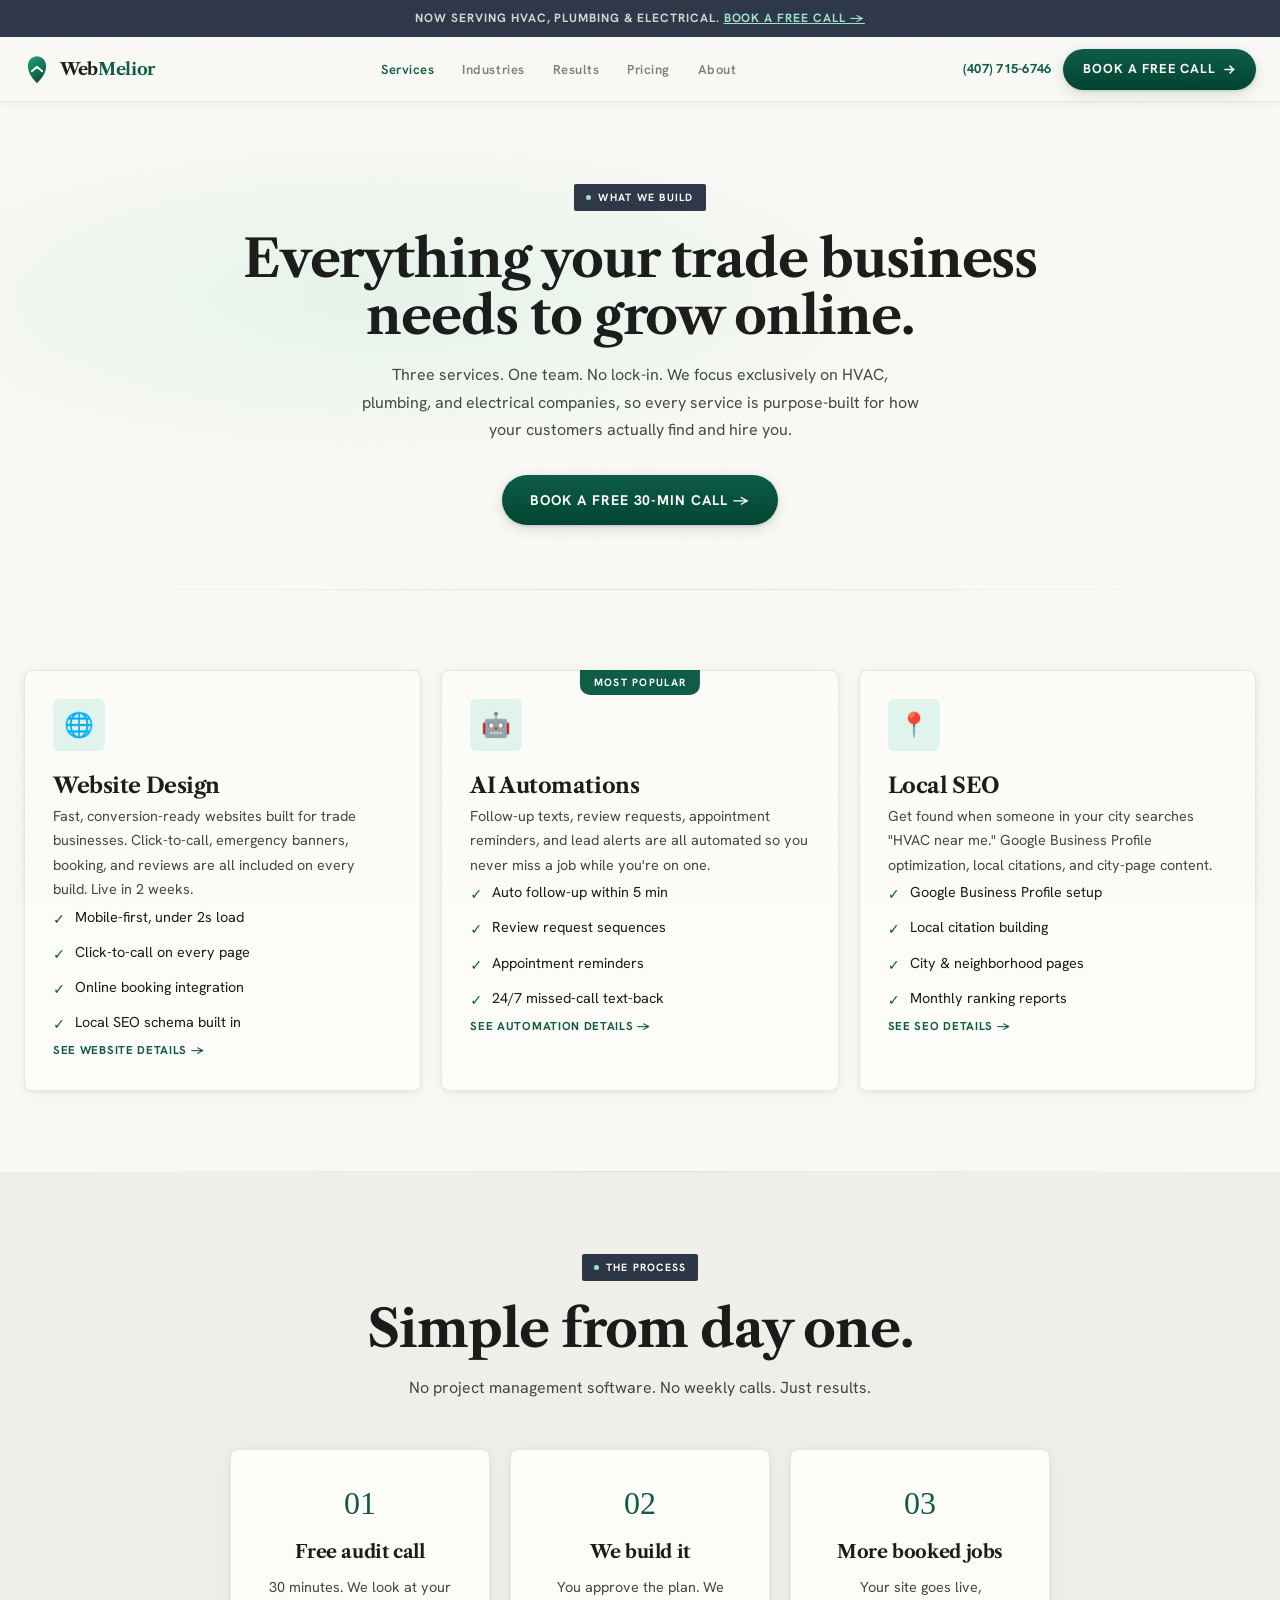
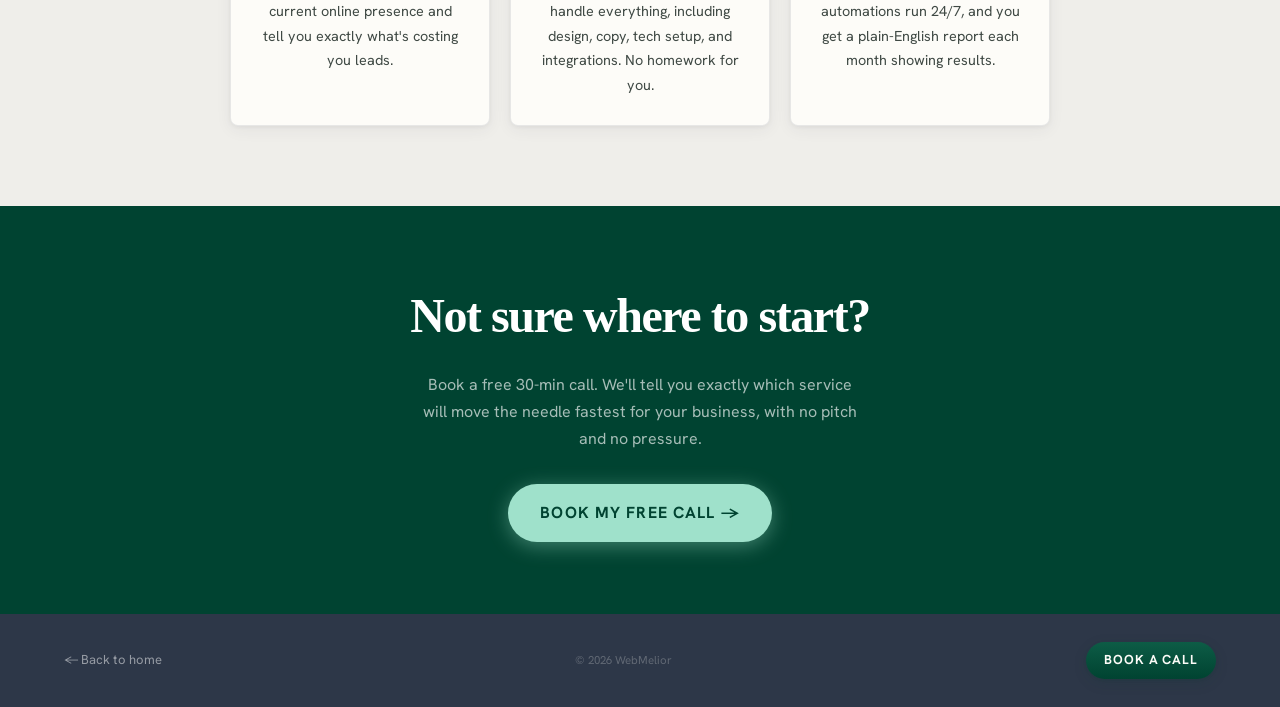
==== commit c6b64d22: "fix: replace placeholder phone with (407) 715-6746" ====
--- a/clients/home-services-demo/site/services/index.html
+++ b/clients/home-services-demo/site/services/index.html
@@ -28,7 +28,7 @@
         <li><a href="../about.html">About</a></li>
       </ul>
       <div class="nav-right">
-        <a href="tel:+15550001234" class="nav-phone">(555) 000-1234</a>
+        <a href="tel:+14077156746" class="nav-phone">(407) 715-6746</a>
         <a data-cal-link="webmelior-zhfjhv/book-a-free-call" data-cal-namespace="book-a-free-call" data-cal-config='{"layout":"month_view","useSlotsViewOnSmallScreen":"true"}' href="#" class="btn btn-primary">Book a Free Call <svg width="13" height="13" viewBox="0 0 13 13" fill="none" aria-hidden="true"><path d="M2 6.5h9M7 3L10.5 6.5 7 10" stroke="currentColor" stroke-width="1.6" stroke-linecap="round" stroke-linejoin="round"/></svg></a>
         <button class="hamburger" id="hamburger" aria-label="Open menu" aria-expanded="false"><span></span><span></span><span></span></button>
       </div>
@@ -153,7 +153,7 @@
   </footer>
 
   <div class="mobile-cta-bar">
-    <a href="tel:+15550001234" class="btn btn-primary" style="flex:1;justify-content:center;">Tap to call</a>
+    <a href="tel:+14077156746" class="btn btn-primary" style="flex:1;justify-content:center;">Tap to call</a>
     <a data-cal-link="webmelior-zhfjhv/book-a-free-call" data-cal-namespace="book-a-free-call" data-cal-config='{"layout":"month_view","useSlotsViewOnSmallScreen":"true"}' href="#" class="btn btn-outline" style="flex:1;justify-content:center;">Book a call</a>
   </div>
 
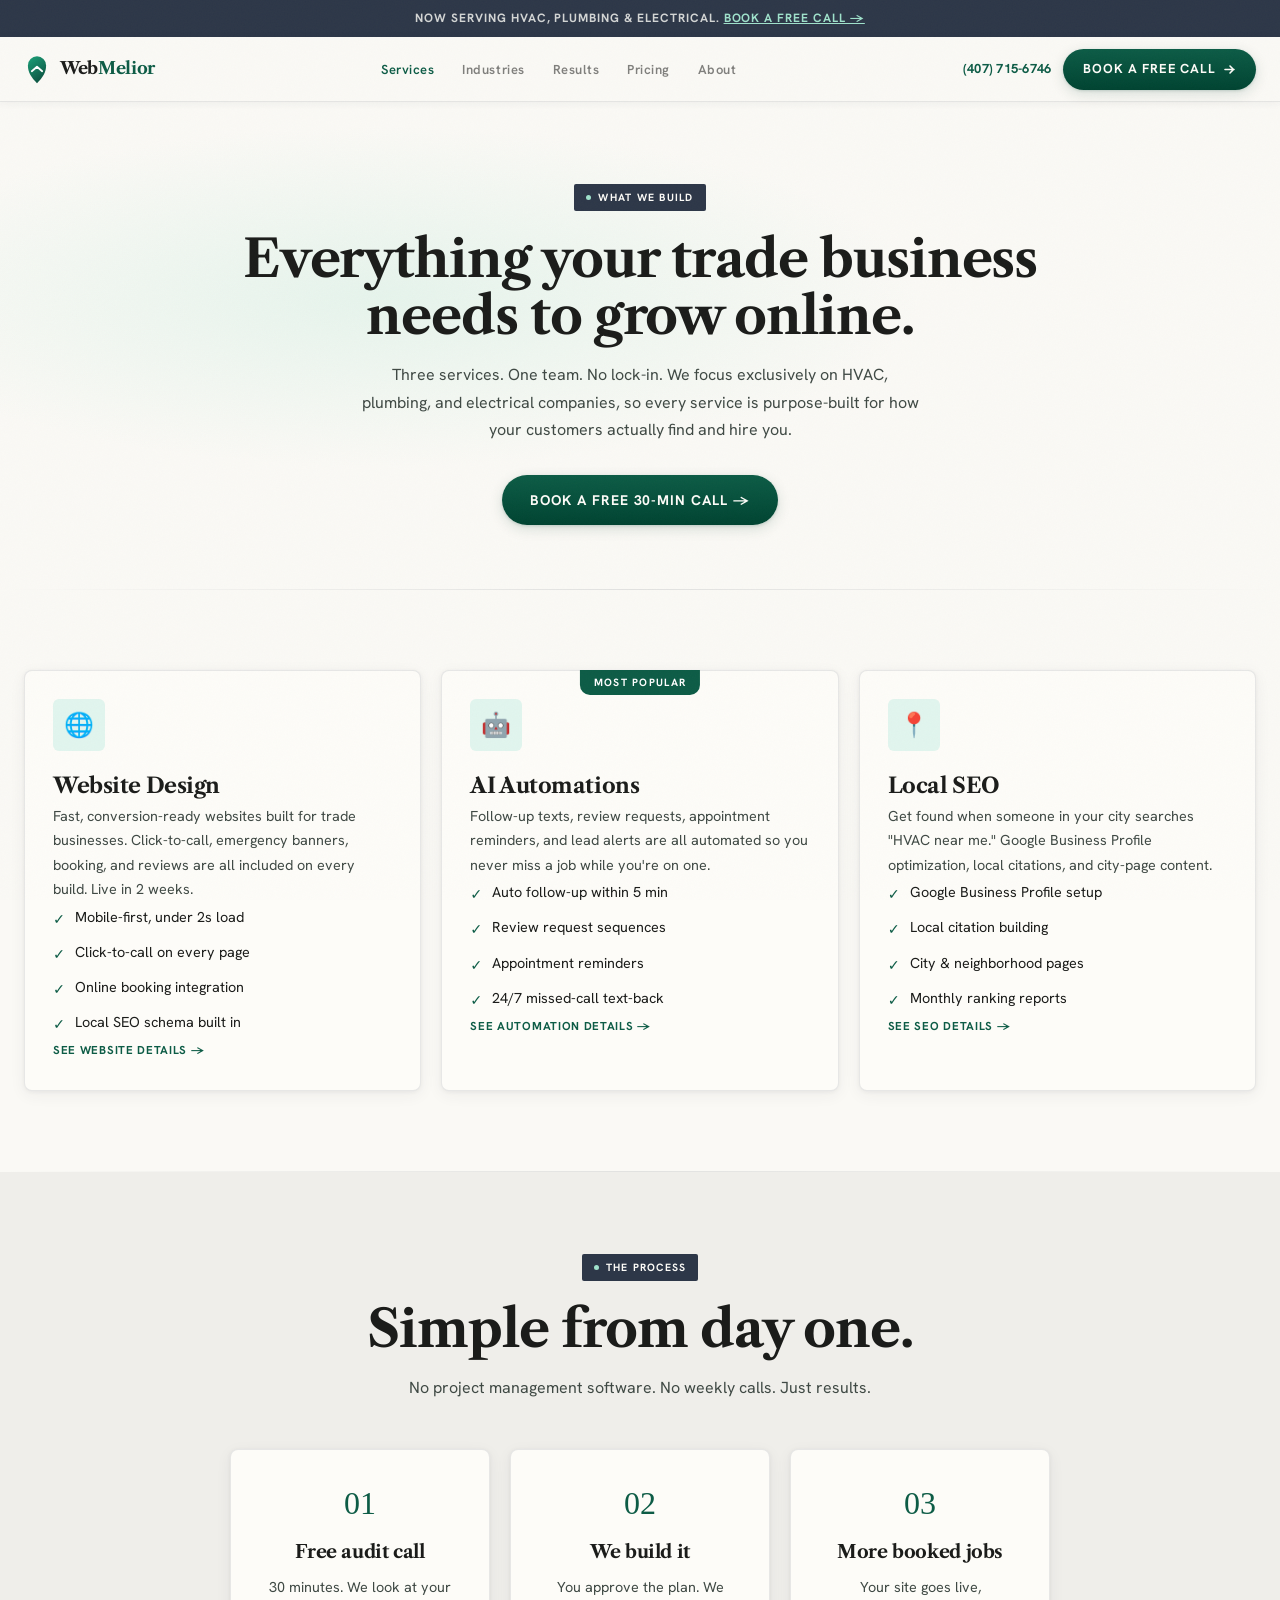
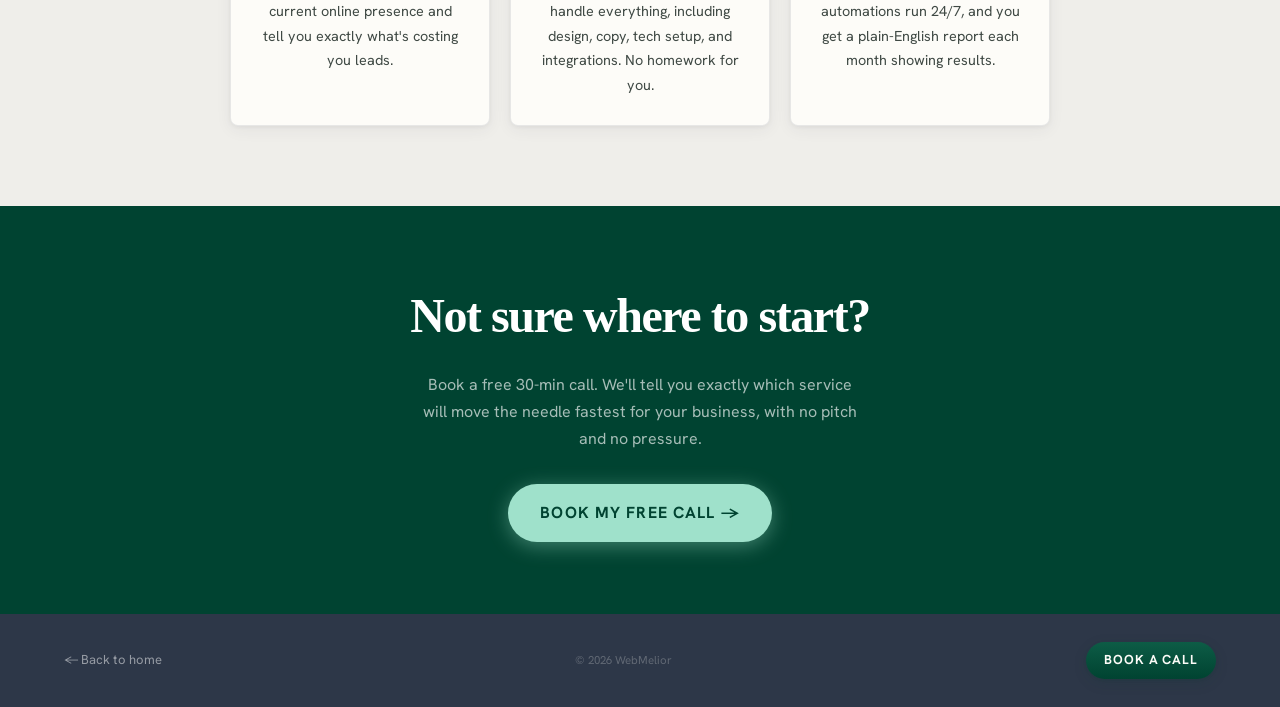
==== commit 84ce6631: "feat: hide nav on scroll down, restore on scroll up" ====
--- a/clients/home-services-demo/site/services/index.html
+++ b/clients/home-services-demo/site/services/index.html
@@ -171,6 +171,9 @@
   Cal.config.forwardQueryParams = true;
   Cal.ns["book-a-free-call"]("ui", {"hideEventTypeDetails":false,"layout":"month_view","styles":{"branding":{"brandColor":"#0F6E56"}}});
 </script>
+<script>
+(function(){var n=document.querySelector(".site-nav"),l=0;window.addEventListener("scroll",function(){var y=window.scrollY;if(y>l&&y>64)n.classList.add("nav-hidden");else n.classList.remove("nav-hidden");l=y;},{passive:true});})();
+</script>
 </body>
 </html>
 
--- a/clients/home-services-demo/site/shared.css
+++ b/clients/home-services-demo/site/shared.css
@@ -96,7 +96,9 @@
   -webkit-backdrop-filter: blur(16px);
   border-bottom: 1px solid rgba(45,55,72,0.10);
   box-shadow: 0 1px 8px rgba(45,55,72,0.06);
-}
+  transition: transform 0.32s cubic-bezier(0.19,1,0.22,1);
+}
+.nav-hidden { transform: translateY(-100%); }
 .nav-inner {
   max-width: 1280px; margin: 0 auto;
   padding: 0 24px;
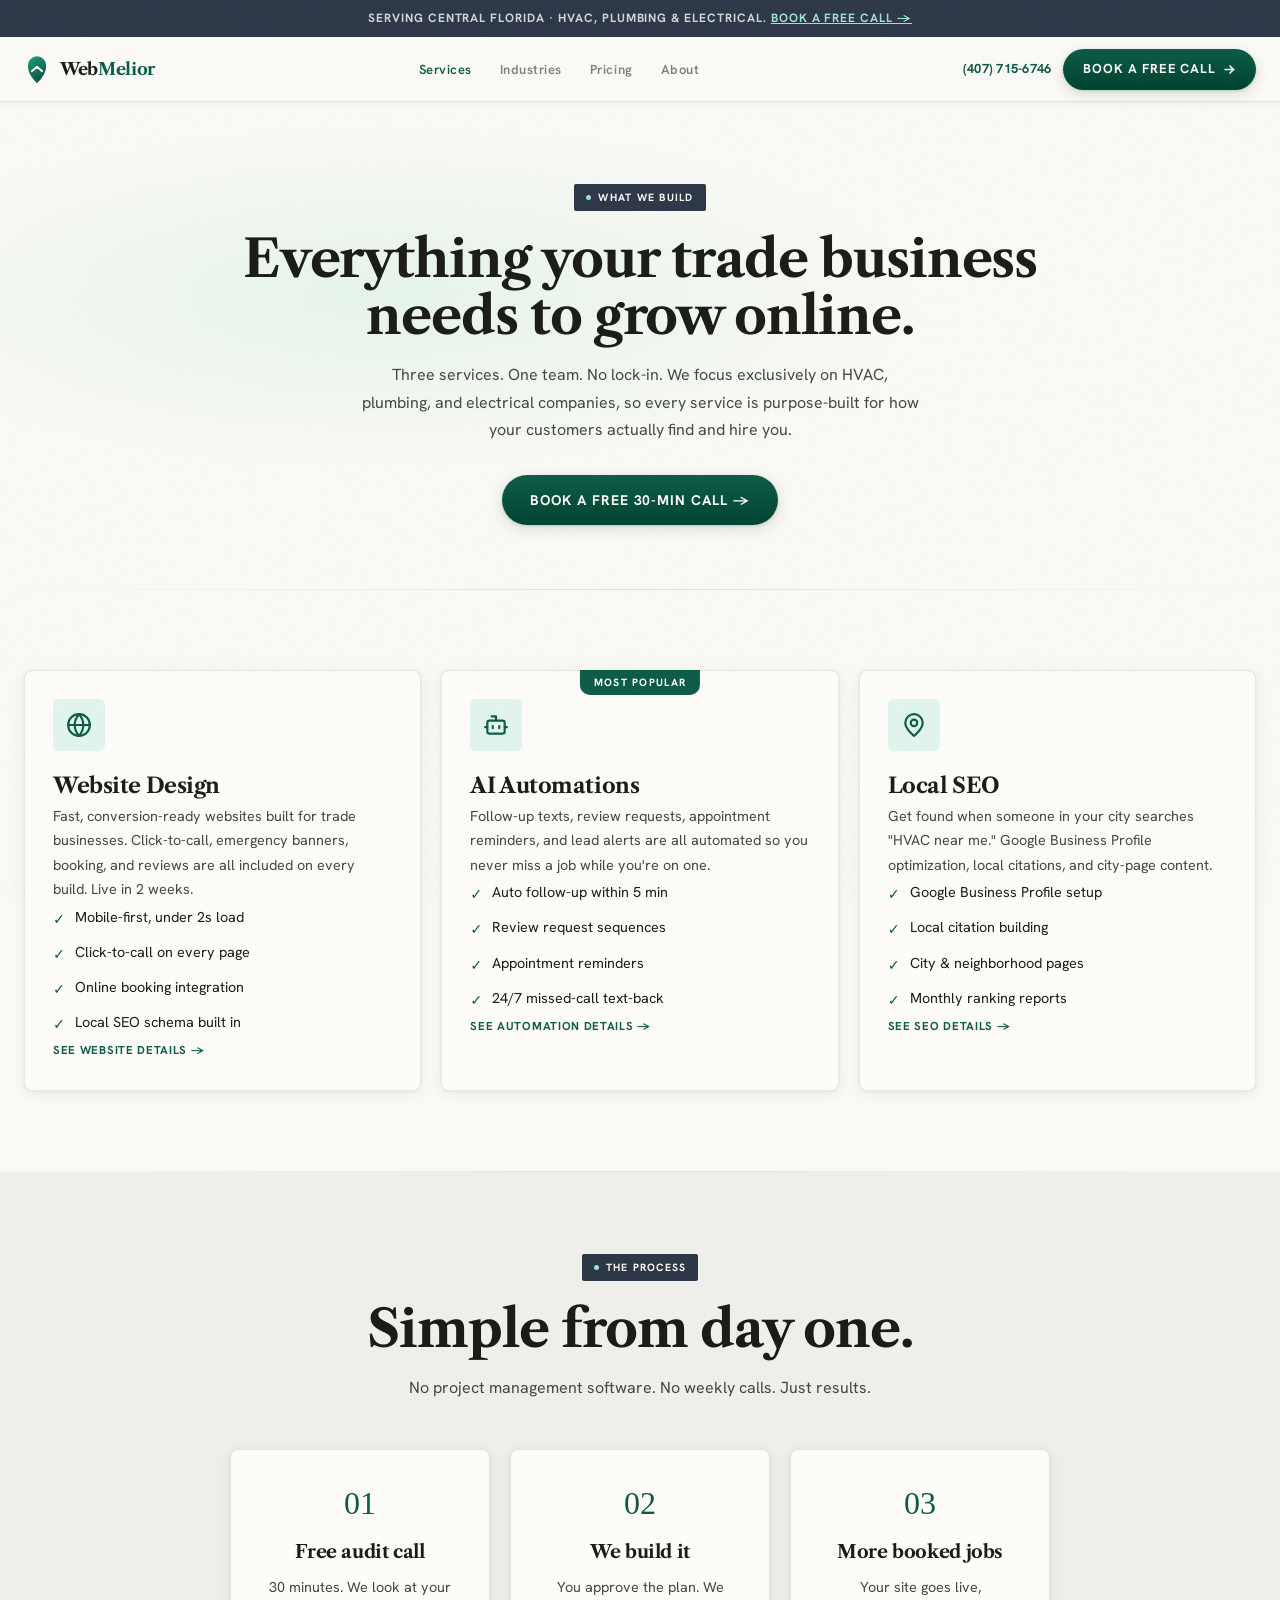
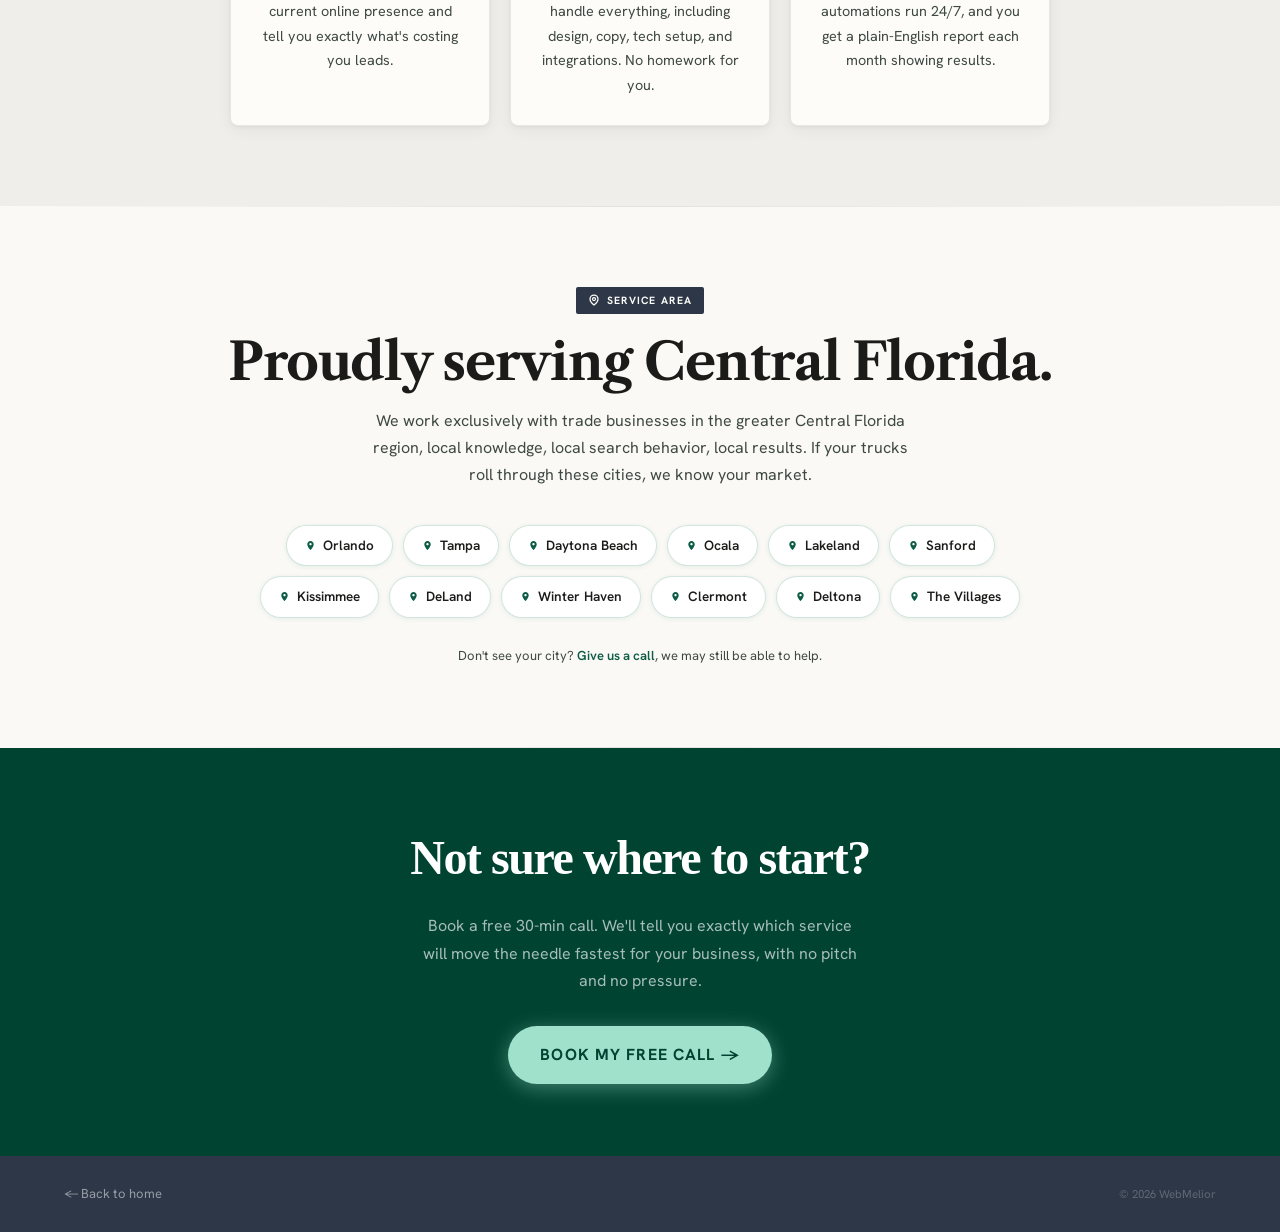
==== commit ff53db9e: "feat: push all mobile responsive edits across site pages Co-Authored-By: Claude Sonnet 4.6 <noreply@" ====
--- a/clients/home-services-demo/site/services/index.html
+++ b/clients/home-services-demo/site/services/index.html
@@ -12,7 +12,7 @@
 </head>
 <body class="grain">
 
-  <div class="announce-bar">Now serving HVAC, Plumbing &amp; Electrical. <a data-cal-link="webmelior-zhfjhv/book-a-free-call" data-cal-namespace="book-a-free-call" data-cal-config='{"layout":"month_view","useSlotsViewOnSmallScreen":"true"}' href="#">Book a free call →</a></div>
+  <div class="announce-bar">Serving Central Florida · HVAC, Plumbing &amp; Electrical. <a data-cal-link="webmelior-zhfjhv/book-a-free-call" data-cal-namespace="book-a-free-call" data-cal-config='{"layout":"month_view","useSlotsViewOnSmallScreen":"true"}' href="#">Book a free call →</a></div>
 
   <nav class="site-nav" aria-label="Main navigation">
     <div class="nav-inner">
@@ -23,7 +23,6 @@
       <ul class="nav-links" role="list">
         <li><a href="index.html" style="color:var(--green-mid);">Services</a></li>
         <li><a href="../industries/hvac.html">Industries</a></li>
-        <li><a href="../case-studies.html">Results</a></li>
         <li><a href="../pricing.html">Pricing</a></li>
         <li><a href="../about.html">About</a></li>
       </ul>
@@ -36,7 +35,6 @@
     <div class="mobile-menu" id="mobileMenu">
       <a href="index.html">Services</a>
       <a href="../industries/hvac.html">Industries</a>
-      <a href="../case-studies.html">Results</a>
       <a href="../pricing.html">Pricing</a>
       <a href="../about.html">About</a>
       <a data-cal-link="webmelior-zhfjhv/book-a-free-call" data-cal-namespace="book-a-free-call" data-cal-config='{"layout":"month_view","useSlotsViewOnSmallScreen":"true"}' href="#" class="btn btn-primary">Book a Free Call</a>
@@ -62,7 +60,7 @@
       <div class="grid-3 reveal">
 
         <a href="websites.html" style="text-decoration:none;color:inherit;" class="card" style="display:flex;flex-direction:column;gap:16px;">
-          <div class="card-icon" style="width:52px;height:52px;font-size:24px;">🌐</div>
+          <div class="card-icon" style="width:52px;height:52px;border-radius:6px;background:var(--mint-light);display:flex;align-items:center;justify-content:center;color:var(--primary-mid);"><svg class="lucide-icon" width="26" height="26" xmlns="http://www.w3.org/2000/svg" viewBox="0 0 24 24" fill="none" stroke="currentColor" stroke-width="2" stroke-linecap="round" stroke-linejoin="round"><circle cx="12" cy="12" r="10"/><path d="M12 2a15.3 15.3 0 0 1 4 10 15.3 15.3 0 0 1-4 10 15.3 15.3 0 0 1-4-10 15.3 15.3 0 0 1 4-10z"/><path d="M2 12h20"/></svg></div>
           <h2 style="font-size:1.35rem;letter-spacing:-0.02em;margin-bottom:0;">Website Design</h2>
           <p>Fast, conversion-ready websites built for trade businesses. Click-to-call, emergency banners, booking, and reviews are all included on every build. Live in 2 weeks.</p>
           <ul class="check-list" style="margin-top:4px;">
@@ -76,7 +74,7 @@
 
         <a href="automation.html" style="text-decoration:none;color:inherit;" class="card" style="display:flex;flex-direction:column;gap:16px;border:2px solid var(--green-mid);">
           <div style="position:absolute;top:-1px;left:50%;transform:translateX(-50%);background:var(--green-mid);color:#fff;font-size:10.5px;font-weight:700;letter-spacing:0.12em;text-transform:uppercase;padding:4px 14px;border-radius:0 0 10px 10px;">Most popular</div>
-          <div class="card-icon" style="width:52px;height:52px;font-size:24px;">🤖</div>
+          <div class="card-icon" style="width:52px;height:52px;border-radius:6px;background:var(--mint-light);display:flex;align-items:center;justify-content:center;color:var(--primary-mid);"><svg class="lucide-icon" width="26" height="26" xmlns="http://www.w3.org/2000/svg" viewBox="0 0 24 24" fill="none" stroke="currentColor" stroke-width="2" stroke-linecap="round" stroke-linejoin="round"><path d="M12 8V4H8"/><rect width="16" height="12" x="4" y="8" rx="2"/><path d="M2 14h2"/><path d="M20 14h2"/><path d="M15 13v2"/><path d="M9 13v2"/></svg></div>
           <h2 style="font-size:1.35rem;letter-spacing:-0.02em;margin-bottom:0;">AI Automations</h2>
           <p>Follow-up texts, review requests, appointment reminders, and lead alerts are all automated so you never miss a job while you're on one.</p>
           <ul class="check-list" style="margin-top:4px;">
@@ -89,7 +87,7 @@
         </a>
 
         <a href="seo.html" style="text-decoration:none;color:inherit;" class="card" style="display:flex;flex-direction:column;gap:16px;">
-          <div class="card-icon" style="width:52px;height:52px;font-size:24px;">📍</div>
+          <div class="card-icon" style="width:52px;height:52px;border-radius:6px;background:var(--mint-light);display:flex;align-items:center;justify-content:center;color:var(--primary-mid);"><svg class="lucide-icon" width="26" height="26" xmlns="http://www.w3.org/2000/svg" viewBox="0 0 24 24" fill="none" stroke="currentColor" stroke-width="2" stroke-linecap="round" stroke-linejoin="round"><path d="M20 10c0 6-8 12-8 12s-8-6-8-12a8 8 0 0 1 16 0Z"/><circle cx="12" cy="10" r="3"/></svg></div>
           <h2 style="font-size:1.35rem;letter-spacing:-0.02em;margin-bottom:0;">Local SEO</h2>
           <p>Get found when someone in your city searches "HVAC near me." Google Business Profile optimization, local citations, and city-page content.</p>
           <ul class="check-list" style="margin-top:4px;">
@@ -135,6 +133,39 @@
     </div>
   </section>
 
+  <div class="divider"></div>
+
+  <!-- CITIES WE SERVICE -->
+  <section class="section">
+    <div class="container">
+      <div class="text-center reveal" style="margin-bottom:36px;">
+        <div class="section-badge" style="justify-content:center;">
+          <svg width="12" height="12" viewBox="0 0 24 24" fill="none" stroke="currentColor" stroke-width="2.5" stroke-linecap="round" stroke-linejoin="round" aria-hidden="true"><path d="M20 10c0 6-8 12-8 12s-8-6-8-12a8 8 0 0 1 16 0Z"/><circle cx="12" cy="10" r="3"/></svg>
+          Service area
+        </div>
+        <h2 class="section-title">Proudly serving Central Florida.</h2>
+        <p class="section-sub" style="margin:0 auto 36px;">We work exclusively with trade businesses in the greater Central Florida region, local knowledge, local search behavior, local results. If your trucks roll through these cities, we know your market.</p>
+      </div>
+      <div class="reveal" style="display:flex;flex-wrap:wrap;gap:10px;justify-content:center;max-width:780px;margin:0 auto 28px;">
+        <span style="display:inline-flex;align-items:center;gap:7px;background:#fff;border:1.5px solid rgba(15,110,86,0.18);border-radius:100px;padding:9px 18px;font-size:13.5px;font-weight:600;color:var(--text-dark);box-shadow:0 1px 5px rgba(15,110,86,0.09);"><svg width="11" height="11" viewBox="0 0 24 24" fill="var(--primary-mid)" stroke="none" aria-hidden="true"><path d="M12 2C8.13 2 5 5.13 5 9c0 5.25 7 13 7 13s7-7.75 7-13c0-3.87-3.13-7-7-7zm0 9.5c-1.38 0-2.5-1.12-2.5-2.5s1.12-2.5 2.5-2.5 2.5 1.12 2.5 2.5-1.12 2.5-2.5 2.5z"/></svg>Orlando</span>
+        <span style="display:inline-flex;align-items:center;gap:7px;background:#fff;border:1.5px solid rgba(15,110,86,0.18);border-radius:100px;padding:9px 18px;font-size:13.5px;font-weight:600;color:var(--text-dark);box-shadow:0 1px 5px rgba(15,110,86,0.09);"><svg width="11" height="11" viewBox="0 0 24 24" fill="var(--primary-mid)" stroke="none" aria-hidden="true"><path d="M12 2C8.13 2 5 5.13 5 9c0 5.25 7 13 7 13s7-7.75 7-13c0-3.87-3.13-7-7-7zm0 9.5c-1.38 0-2.5-1.12-2.5-2.5s1.12-2.5 2.5-2.5 2.5 1.12 2.5 2.5-1.12 2.5-2.5 2.5z"/></svg>Tampa</span>
+        <span style="display:inline-flex;align-items:center;gap:7px;background:#fff;border:1.5px solid rgba(15,110,86,0.18);border-radius:100px;padding:9px 18px;font-size:13.5px;font-weight:600;color:var(--text-dark);box-shadow:0 1px 5px rgba(15,110,86,0.09);"><svg width="11" height="11" viewBox="0 0 24 24" fill="var(--primary-mid)" stroke="none" aria-hidden="true"><path d="M12 2C8.13 2 5 5.13 5 9c0 5.25 7 13 7 13s7-7.75 7-13c0-3.87-3.13-7-7-7zm0 9.5c-1.38 0-2.5-1.12-2.5-2.5s1.12-2.5 2.5-2.5 2.5 1.12 2.5 2.5-1.12 2.5-2.5 2.5z"/></svg>Daytona Beach</span>
+        <span style="display:inline-flex;align-items:center;gap:7px;background:#fff;border:1.5px solid rgba(15,110,86,0.18);border-radius:100px;padding:9px 18px;font-size:13.5px;font-weight:600;color:var(--text-dark);box-shadow:0 1px 5px rgba(15,110,86,0.09);"><svg width="11" height="11" viewBox="0 0 24 24" fill="var(--primary-mid)" stroke="none" aria-hidden="true"><path d="M12 2C8.13 2 5 5.13 5 9c0 5.25 7 13 7 13s7-7.75 7-13c0-3.87-3.13-7-7-7zm0 9.5c-1.38 0-2.5-1.12-2.5-2.5s1.12-2.5 2.5-2.5 2.5 1.12 2.5 2.5-1.12 2.5-2.5 2.5z"/></svg>Ocala</span>
+        <span style="display:inline-flex;align-items:center;gap:7px;background:#fff;border:1.5px solid rgba(15,110,86,0.18);border-radius:100px;padding:9px 18px;font-size:13.5px;font-weight:600;color:var(--text-dark);box-shadow:0 1px 5px rgba(15,110,86,0.09);"><svg width="11" height="11" viewBox="0 0 24 24" fill="var(--primary-mid)" stroke="none" aria-hidden="true"><path d="M12 2C8.13 2 5 5.13 5 9c0 5.25 7 13 7 13s7-7.75 7-13c0-3.87-3.13-7-7-7zm0 9.5c-1.38 0-2.5-1.12-2.5-2.5s1.12-2.5 2.5-2.5 2.5 1.12 2.5 2.5-1.12 2.5-2.5 2.5z"/></svg>Lakeland</span>
+        <span style="display:inline-flex;align-items:center;gap:7px;background:#fff;border:1.5px solid rgba(15,110,86,0.18);border-radius:100px;padding:9px 18px;font-size:13.5px;font-weight:600;color:var(--text-dark);box-shadow:0 1px 5px rgba(15,110,86,0.09);"><svg width="11" height="11" viewBox="0 0 24 24" fill="var(--primary-mid)" stroke="none" aria-hidden="true"><path d="M12 2C8.13 2 5 5.13 5 9c0 5.25 7 13 7 13s7-7.75 7-13c0-3.87-3.13-7-7-7zm0 9.5c-1.38 0-2.5-1.12-2.5-2.5s1.12-2.5 2.5-2.5 2.5 1.12 2.5 2.5-1.12 2.5-2.5 2.5z"/></svg>Sanford</span>
+        <span style="display:inline-flex;align-items:center;gap:7px;background:#fff;border:1.5px solid rgba(15,110,86,0.18);border-radius:100px;padding:9px 18px;font-size:13.5px;font-weight:600;color:var(--text-dark);box-shadow:0 1px 5px rgba(15,110,86,0.09);"><svg width="11" height="11" viewBox="0 0 24 24" fill="var(--primary-mid)" stroke="none" aria-hidden="true"><path d="M12 2C8.13 2 5 5.13 5 9c0 5.25 7 13 7 13s7-7.75 7-13c0-3.87-3.13-7-7-7zm0 9.5c-1.38 0-2.5-1.12-2.5-2.5s1.12-2.5 2.5-2.5 2.5 1.12 2.5 2.5-1.12 2.5-2.5 2.5z"/></svg>Kissimmee</span>
+        <span style="display:inline-flex;align-items:center;gap:7px;background:#fff;border:1.5px solid rgba(15,110,86,0.18);border-radius:100px;padding:9px 18px;font-size:13.5px;font-weight:600;color:var(--text-dark);box-shadow:0 1px 5px rgba(15,110,86,0.09);"><svg width="11" height="11" viewBox="0 0 24 24" fill="var(--primary-mid)" stroke="none" aria-hidden="true"><path d="M12 2C8.13 2 5 5.13 5 9c0 5.25 7 13 7 13s7-7.75 7-13c0-3.87-3.13-7-7-7zm0 9.5c-1.38 0-2.5-1.12-2.5-2.5s1.12-2.5 2.5-2.5 2.5 1.12 2.5 2.5-1.12 2.5-2.5 2.5z"/></svg>DeLand</span>
+        <span style="display:inline-flex;align-items:center;gap:7px;background:#fff;border:1.5px solid rgba(15,110,86,0.18);border-radius:100px;padding:9px 18px;font-size:13.5px;font-weight:600;color:var(--text-dark);box-shadow:0 1px 5px rgba(15,110,86,0.09);"><svg width="11" height="11" viewBox="0 0 24 24" fill="var(--primary-mid)" stroke="none" aria-hidden="true"><path d="M12 2C8.13 2 5 5.13 5 9c0 5.25 7 13 7 13s7-7.75 7-13c0-3.87-3.13-7-7-7zm0 9.5c-1.38 0-2.5-1.12-2.5-2.5s1.12-2.5 2.5-2.5 2.5 1.12 2.5 2.5-1.12 2.5-2.5 2.5z"/></svg>Winter Haven</span>
+        <span style="display:inline-flex;align-items:center;gap:7px;background:#fff;border:1.5px solid rgba(15,110,86,0.18);border-radius:100px;padding:9px 18px;font-size:13.5px;font-weight:600;color:var(--text-dark);box-shadow:0 1px 5px rgba(15,110,86,0.09);"><svg width="11" height="11" viewBox="0 0 24 24" fill="var(--primary-mid)" stroke="none" aria-hidden="true"><path d="M12 2C8.13 2 5 5.13 5 9c0 5.25 7 13 7 13s7-7.75 7-13c0-3.87-3.13-7-7-7zm0 9.5c-1.38 0-2.5-1.12-2.5-2.5s1.12-2.5 2.5-2.5 2.5 1.12 2.5 2.5-1.12 2.5-2.5 2.5z"/></svg>Clermont</span>
+        <span style="display:inline-flex;align-items:center;gap:7px;background:#fff;border:1.5px solid rgba(15,110,86,0.18);border-radius:100px;padding:9px 18px;font-size:13.5px;font-weight:600;color:var(--text-dark);box-shadow:0 1px 5px rgba(15,110,86,0.09);"><svg width="11" height="11" viewBox="0 0 24 24" fill="var(--primary-mid)" stroke="none" aria-hidden="true"><path d="M12 2C8.13 2 5 5.13 5 9c0 5.25 7 13 7 13s7-7.75 7-13c0-3.87-3.13-7-7-7zm0 9.5c-1.38 0-2.5-1.12-2.5-2.5s1.12-2.5 2.5-2.5 2.5 1.12 2.5 2.5-1.12 2.5-2.5 2.5z"/></svg>Deltona</span>
+        <span style="display:inline-flex;align-items:center;gap:7px;background:#fff;border:1.5px solid rgba(15,110,86,0.18);border-radius:100px;padding:9px 18px;font-size:13.5px;font-weight:600;color:var(--text-dark);box-shadow:0 1px 5px rgba(15,110,86,0.09);"><svg width="11" height="11" viewBox="0 0 24 24" fill="var(--primary-mid)" stroke="none" aria-hidden="true"><path d="M12 2C8.13 2 5 5.13 5 9c0 5.25 7 13 7 13s7-7.75 7-13c0-3.87-3.13-7-7-7zm0 9.5c-1.38 0-2.5-1.12-2.5-2.5s1.12-2.5 2.5-2.5 2.5 1.12 2.5 2.5-1.12 2.5-2.5 2.5z"/></svg>The Villages</span>
+      </div>
+      <p class="text-center reveal" style="font-size:13px;color:var(--text-mid);">Don't see your city? <a href="../contact.html" style="color:var(--primary-mid);font-weight:600;text-decoration:none;">Give us a call</a>, we may still be able to help.</p>
+    </div>
+  </section>
+
+  <div class="divider"></div>
+
   <!-- CTA -->
   <section style="background:var(--green-dark);padding:72px 24px;text-align:center;">
     <div class="container-sm">
@@ -148,7 +179,6 @@
     <div class="footer-bottom" style="max-width:1200px;margin:0 auto;border-top:none;padding:28px 24px;">
       <a href="../index.html" style="color:rgba(255,255,255,.5);text-decoration:none;font-size:13px;">← Back to home</a>
       <span>&copy; 2026 WebMelior</span>
-      <a data-cal-link="webmelior-zhfjhv/book-a-free-call" data-cal-namespace="book-a-free-call" data-cal-config='{"layout":"month_view","useSlotsViewOnSmallScreen":"true"}' href="#" class="btn btn-primary" style="font-size:13px;padding:8px 18px;">Book a call</a>
     </div>
   </footer>
 
@@ -160,7 +190,8 @@
   <script>
     const ham = document.getElementById('hamburger');
     const menu = document.getElementById('mobileMenu');
-    ham.addEventListener('click', () => { const o = menu.classList.toggle('open'); ham.setAttribute('aria-expanded', String(o)); });
+    document.body.appendChild(menu); // escape nav stacking context
+    ham.addEventListener('click', () => { const o = menu.classList.toggle('open'); ham.setAttribute('aria-expanded', String(o)); document.querySelector('.site-nav').classList.toggle('menu-open', o); });
     const obs = new IntersectionObserver(e => e.forEach(x => { if(x.isIntersecting){x.target.classList.add('revealed');obs.unobserve(x.target);} }), {threshold:.08});
     document.querySelectorAll('.reveal').forEach(el => obs.observe(el));
   </script>
@@ -174,6 +205,30 @@
 <script>
 (function(){var n=document.querySelector(".site-nav"),l=0;window.addEventListener("scroll",function(){var y=window.scrollY;if(y>l&&y>64)n.classList.add("nav-hidden");else n.classList.remove("nav-hidden");l=y;},{passive:true});})();
 </script>
+<script type="module">
+import anime, { svg } from 'https://cdn.jsdelivr.net/npm/animejs@4/lib/anime.esm.min.js';
+if (!window.matchMedia('(prefers-reduced-motion: reduce)').matches) {
+  const icons = [...document.querySelectorAll('.lucide-icon')];
+  if (!icons.length) return;
+  const iconShapes = await Promise.all(icons.map(async icon => {
+    const shapes = [...icon.querySelectorAll('path, circle, rect, polygon, polyline, line, ellipse')];
+    const drawables = await Promise.all(shapes.map(s => svg.createDrawable(s)));
+    return { icon, drawables };
+  }));
+  const obs = new IntersectionObserver((entries) => {
+    entries.forEach(entry => {
+      if (!entry.isIntersecting) return;
+      const item = iconShapes.find(d => d.icon === entry.target);
+      if (!item) return;
+      item.drawables.forEach((drawable, i) => {
+        anime({ targets: drawable, strokeDashoffset: [anime.get(drawable, 'strokeDashoffset'), 0], duration: 520, delay: i * 55, easing: 'easeInOutSine' });
+      });
+      obs.unobserve(entry.target);
+    });
+  }, { threshold: 0.15 });
+  icons.forEach(el => obs.observe(el));
+}
+</script>
 </body>
 </html>
 
--- a/clients/home-services-demo/site/shared.css
+++ b/clients/home-services-demo/site/shared.css
@@ -90,15 +90,25 @@
 
 /* ── Sticky nav ── */
 .site-nav {
-  position: sticky; top: 0; z-index: 100;
+  position: sticky; top: 0; z-index: 9000;
+  border-bottom: 1px solid rgba(45,55,72,0.10);
+  box-shadow: 0 1px 8px rgba(45,55,72,0.06);
+  transition: transform 0.32s cubic-bezier(0.19,1,0.22,1);
+}
+/* Pseudo-element carries the blur so the nav itself doesn't create a
+   containing block for position:fixed children (the mobile menu) */
+.site-nav::before {
+  content: '';
+  position: absolute; inset: 0;
   background: rgba(250,249,245,0.96);
   backdrop-filter: blur(16px);
   -webkit-backdrop-filter: blur(16px);
-  border-bottom: 1px solid rgba(45,55,72,0.10);
-  box-shadow: 0 1px 8px rgba(45,55,72,0.06);
-  transition: transform 0.32s cubic-bezier(0.19,1,0.22,1);
+  z-index: -1;
+  pointer-events: none;
 }
 .nav-hidden { transform: translateY(-100%); }
+/* When mobile menu is open: lock nav in place above the overlay */
+.site-nav.menu-open { transform: translateY(0) !important; z-index: 10000; }
 .nav-inner {
   max-width: 1280px; margin: 0 auto;
   padding: 0 24px;
@@ -173,13 +183,15 @@
 /* ── Mobile menu ── */
 .mobile-menu {
   display: none; flex-direction: column; gap: 12px;
-  position: fixed; inset: 0; top: 64px; z-index: 99;
-  background: var(--surface-bg);
+  position: fixed; inset: 0; top: 64px; z-index: 9999;
+  background: rgba(250,249,245,0.55);
+  backdrop-filter: blur(24px);
+  -webkit-backdrop-filter: blur(24px);
   padding: 24px;
-  border-top: 1px solid rgba(45,55,72,0.10);
+  border-top: 1px solid rgba(45,55,72,0.12);
 }
 .mobile-menu.open { display: flex; }
-.mobile-menu a { font-size: 16px; font-weight: 500; color: var(--text-dark); text-decoration: none; padding: 8px 0; border-bottom: 1px solid var(--surface-container); }
+.mobile-menu a { font-size: 16px; font-weight: 500; color: var(--text-dark); text-decoration: none; padding: 8px 0; border-bottom: 1px solid rgba(45,55,72,0.10); }
 .mobile-menu .btn-primary { margin-top: 8px; justify-content: center; padding: 14px 24px; }
 
 /* Mobile tap-to-call bar */
@@ -192,6 +204,7 @@
   box-shadow: 0 -4px 20px rgba(45,55,72,0.08);
   gap: 10px;
 }
+.mobile-cta-bar .btn { white-space: nowrap; }
 
 /* ── Sections ── */
 .section { padding: 80px 24px; }
@@ -434,6 +447,22 @@
 /* ── Reveal animations ── */
 .reveal { opacity: 0; transform: translateY(20px); }
 .revealed { opacity: 1; transform: translateY(0); transition: opacity 0.52s cubic-bezier(0.19,1,0.22,1), transform 0.52s cubic-bezier(0.19,1,0.22,1); }
+/* ── Hero grid (2-col desktop → 1-col mobile) ── */
+.hero-grid {
+  display: grid;
+  grid-template-columns: 1fr 400px;
+  gap: 64px;
+  align-items: center;
+  position: relative;
+}
+
+/* ── Feature highlights grid ── */
+.feature-grid {
+  display: grid;
+  grid-template-columns: repeat(5, 1fr);
+  gap: 12px;
+}
+
 @media (prefers-reduced-motion: reduce) {
   .reveal { opacity: 1; transform: none; }
   *, *::before, *::after { transition-duration: 0.01ms !important; }
@@ -445,7 +474,17 @@
   .footer-brand { grid-column: 1 / -1; }
   .contact-grid { grid-template-columns: 1fr; }
   .contact-sidebar { order: -1; }
-}
+  .hero-grid { grid-template-columns: 1fr 340px; gap: 40px; }
+}
+
+@media (max-width: 900px) {
+  .hero-grid { grid-template-columns: 1fr; gap: 0; }
+  .hero-visual { display: none !important; }
+  #hero { min-height: auto !important; padding: 80px 20px 48px !important; }
+  .feature-grid { grid-template-columns: repeat(2, 1fr); }
+  .nav-right .btn-primary { display: none; }
+}
+
 @media (max-width: 768px) {
   .grid-3, .grid-4, .pricing-grid { grid-template-columns: 1fr; }
   .grid-2 { grid-template-columns: 1fr; }
@@ -455,14 +494,63 @@
   .nav-links { display: none; }
   .nav-phone { display: none; }
   .hamburger { display: flex; }
-  .mobile-cta-bar { display: flex; }
-  .chat-widget { bottom: 80px; }
+  .mobile-cta-bar { display: none; }
+  .chat-widget { bottom: 24px; }
   .footer-inner { grid-template-columns: 1fr 1fr; gap: 28px; }
+  .footer-brand { grid-column: 1 / -1; }
   .form-grid { grid-template-columns: 1fr; }
-  .section { padding: 60px 20px; }
-}
+  .section { padding: 56px 20px; }
+  .section-badge { margin-bottom: 14px; }
+  .feature-item { padding: 14px; }
+}
+
 @media (max-width: 480px) {
-  .footer-inner { grid-template-columns: 1fr; }
+  .footer-inner { grid-template-columns: 1fr 1fr; }
+  .footer-brand { grid-column: 1 / -1; }
   .stats-bar { grid-template-columns: repeat(2,1fr); }
-  .section-title { font-size: 2rem; }
-}
+  .section-title { font-size: 1.85rem; }
+  .feature-grid { grid-template-columns: 1fr; }
+  .stat-num { font-size: 1.8rem; }
+  .ocean-background-layer { display: none; }  /* skip heavy filter on small phones */
+}
+
+/* ── Floating Ocean Background Effect ── */
+.ocean-background-container {
+  position: absolute;
+  inset: 0;
+  overflow: hidden;
+  z-index: 0;
+  pointer-events: none;
+}
+.ocean-background-layer {
+  position: absolute;
+  top: -15%;
+  left: -15%;
+  width: 130%;
+  height: 130%;
+  background-image: url('assets/ocean-bg.png');
+  background-size: cover;
+  background-position: center;
+  background-repeat: no-repeat;
+  filter: url(#ocean-fluid);
+  animation: ocean-current 38s cubic-bezier(0.4,0,0.6,1) infinite;
+  will-change: transform;
+  image-rendering: crisp-edges;
+}
+.ocean-overlay-shade {
+  position: absolute;
+  inset: 0;
+  background:
+    linear-gradient(to right, var(--surface-bg) 0%, rgba(250,249,245,0.82) 28%, rgba(250,249,245,0.35) 58%, rgba(250,249,245,0.70) 100%),
+    linear-gradient(to bottom, rgba(250,249,245,0.40) 0%, transparent 25%, transparent 75%, var(--surface-bg) 100%);
+}
+
+@keyframes ocean-current {
+  0%   { transform: translate(0px, 0px) scale(1.01); }
+  20%  { transform: translate(-9px, 5px) scale(1.018); }
+  40%  { transform: translate(-15px, 10px) scale(1.025); }
+  60%  { transform: translate(-11px, 7px) scale(1.020); }
+  80%  { transform: translate(-4px, 3px) scale(1.012); }
+  100% { transform: translate(0px, 0px) scale(1.01); }
+}
+
